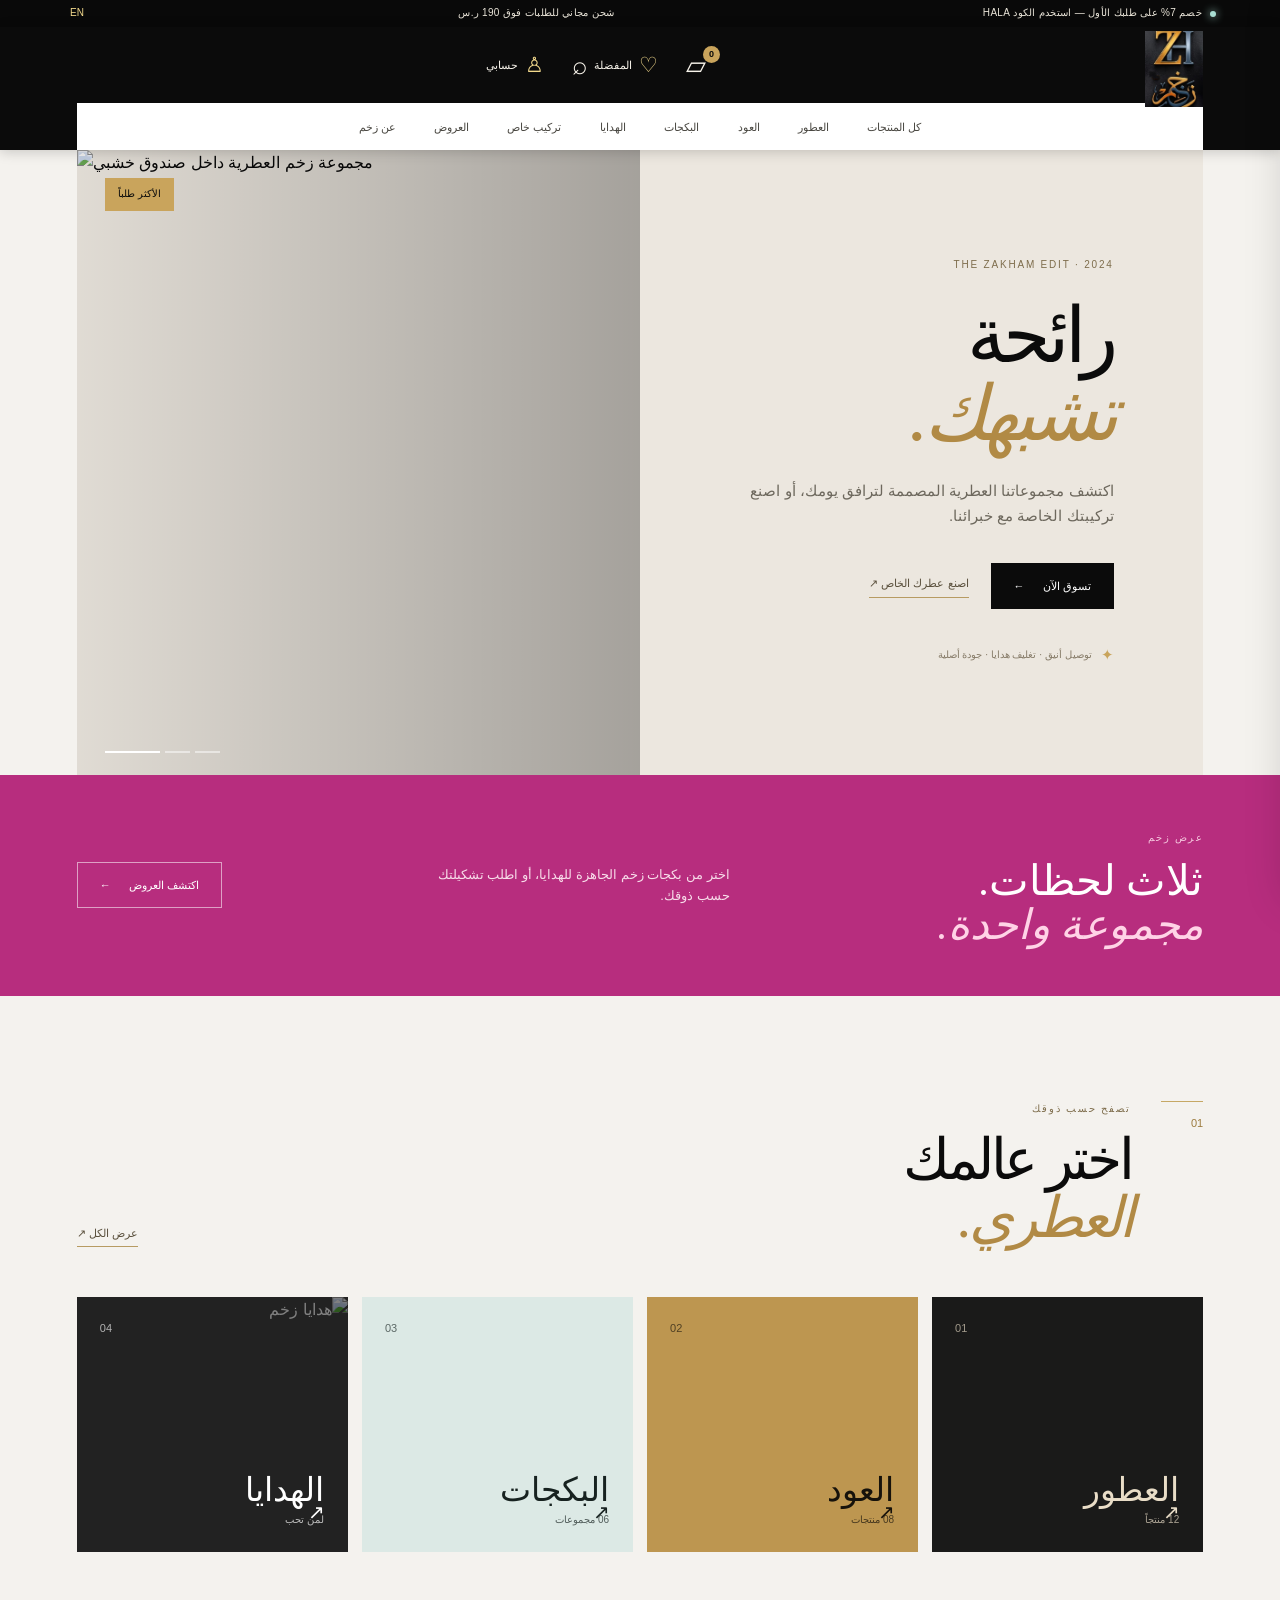
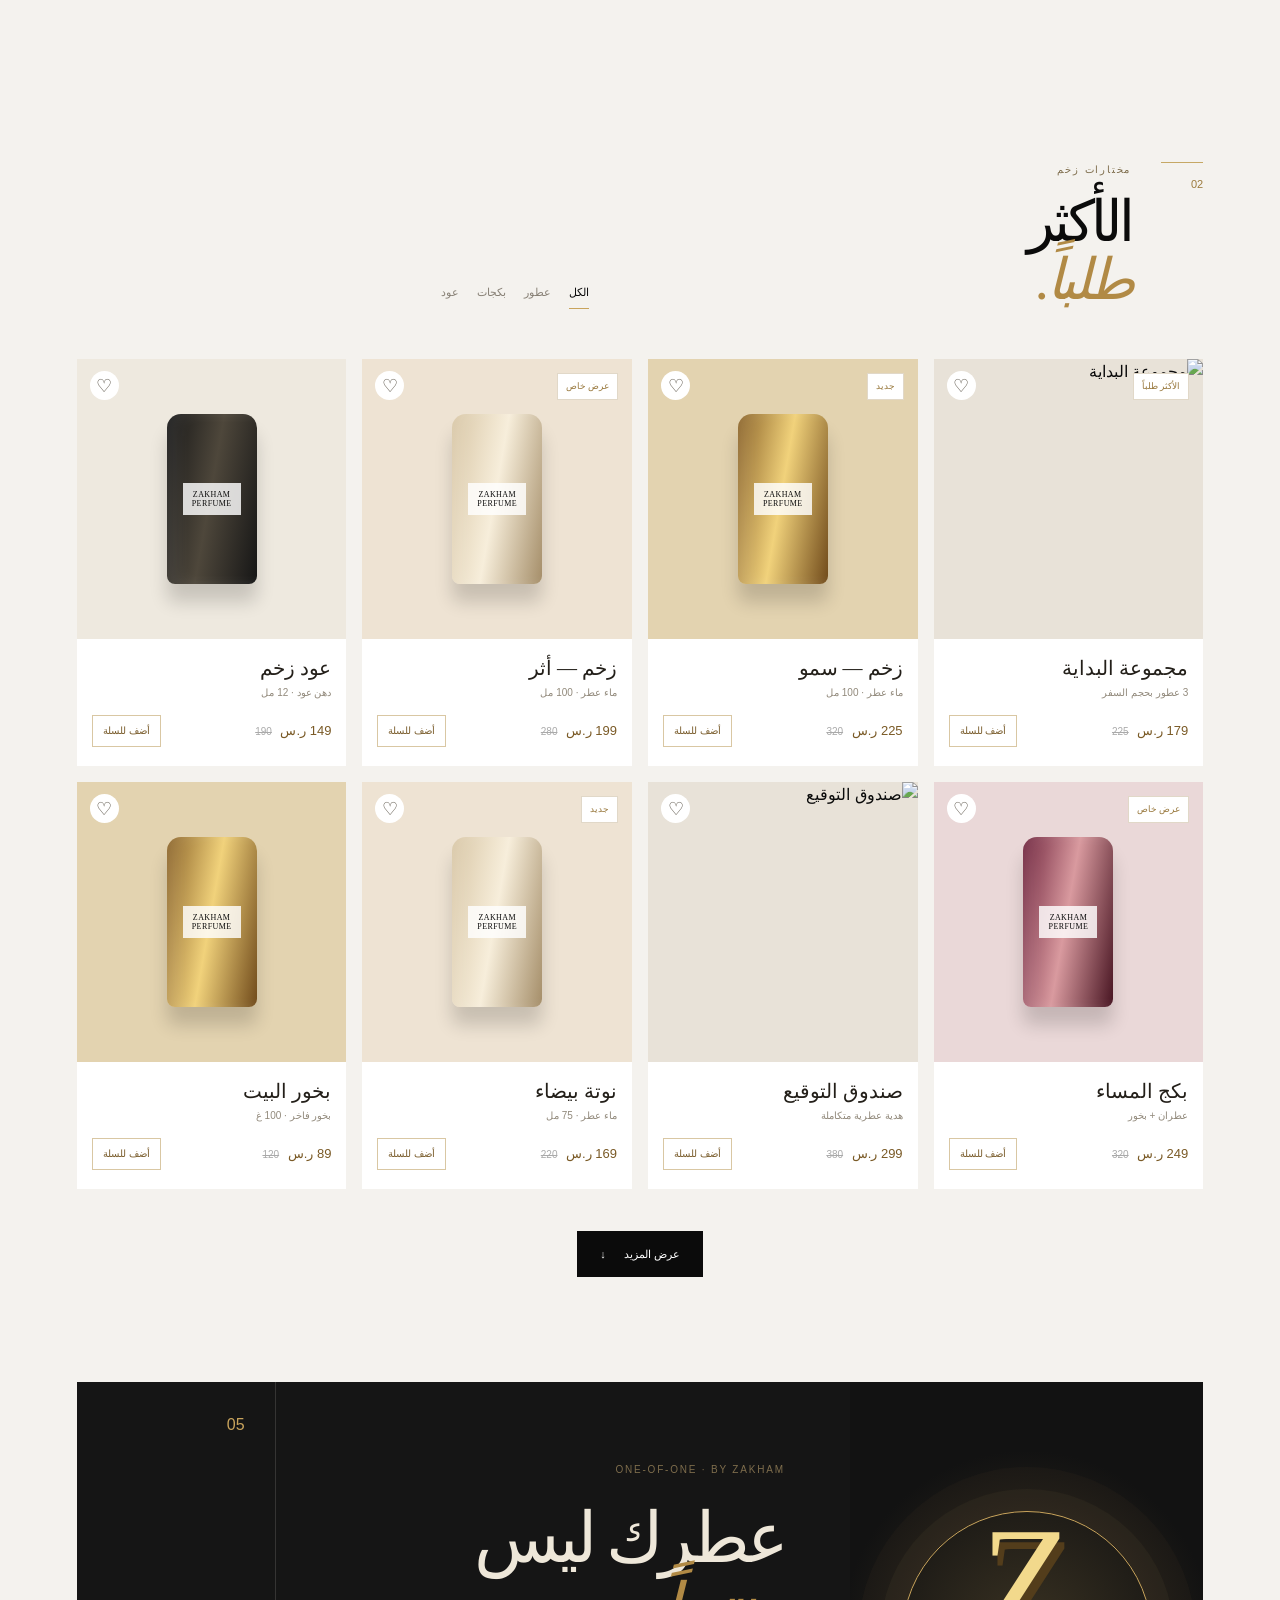
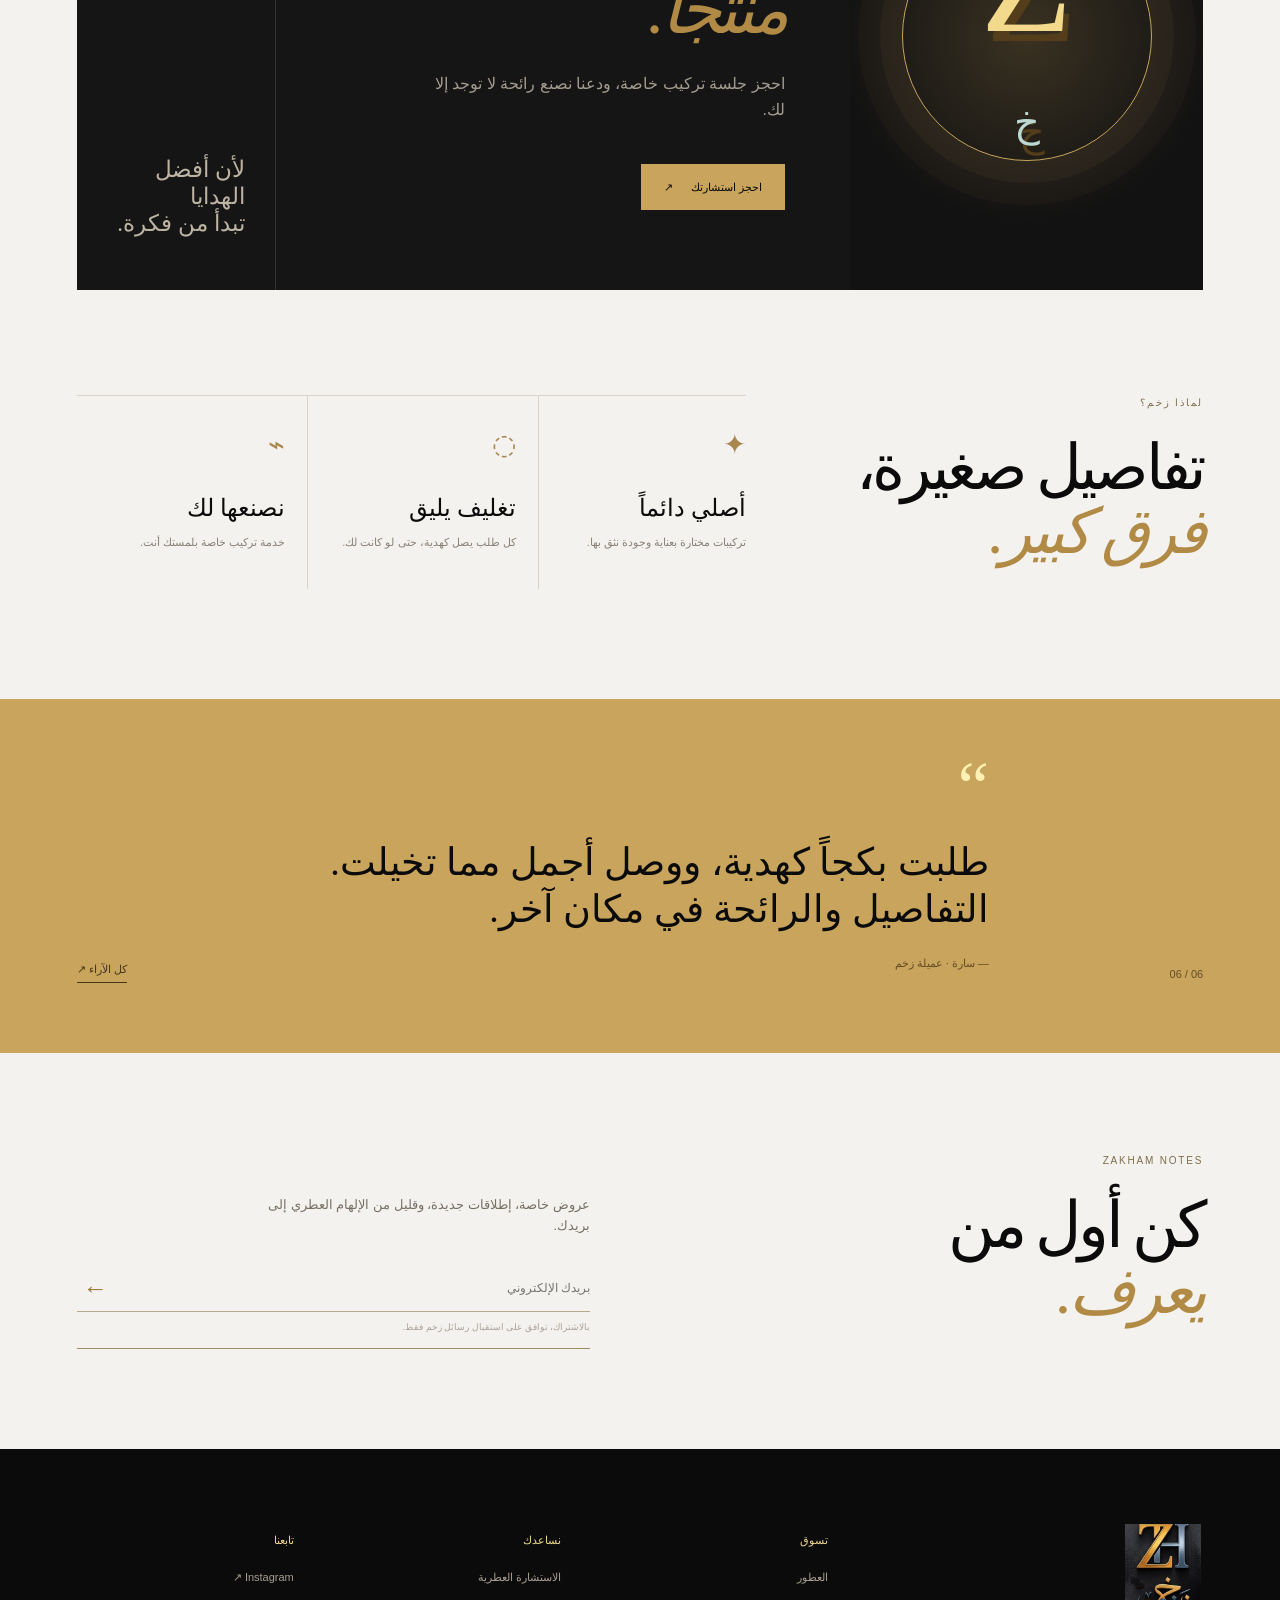
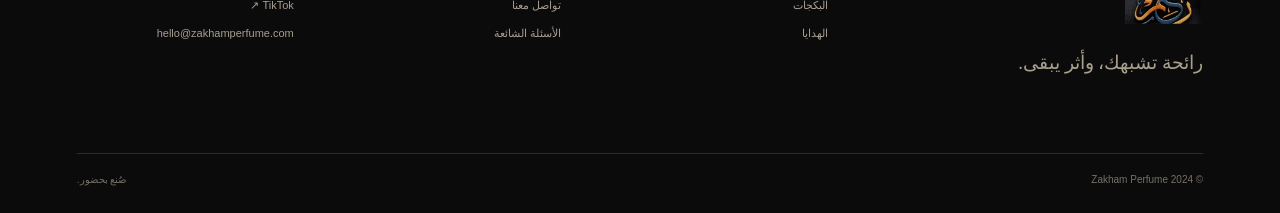
==== public/index.html @ 330fecb3 "Fix static deployment output directory" ====
<!doctype html>
<html lang="ar" dir="rtl">
<head>
  <meta charset="UTF-8" /><meta name="viewport" content="width=device-width, initial-scale=1.0" />
  <meta name="theme-color" content="#0c0c0c" /><meta name="description" content="متجر زخم برفيوم — عطور، هدايا، وتركيبات خاصة." />
  <title>زخم برفيوم | متجر العطور</title><link rel="icon" type="image/svg+xml" href="/logo.svg" /><link rel="stylesheet" href="/styles.css" />
</head>
<body>
  <div class="announcement"><div><span class="pulse"></span><span data-i18n="announcement.welcome">خصم 7% على طلبك الأول — استخدم الكود HALA</span></div><span data-i18n="announcement.shipping">شحن مجاني للطلبات فوق 190 ر.س</span><button data-lang-toggle>EN</button></div>
  <header class="store-header" id="top">
    <div class="header-main container"><div class="header-tools"><button class="icon-btn" data-search-open aria-label="بحث">⌕</button><a class="tool-link" href="#account"><span class="tool-icon">♙</span><span data-i18n="header.account">حسابي</span></a></div><a class="store-logo" href="#top"><img src="/logo.svg" alt="زخم برفيوم" /></a><div class="header-tools"><button class="icon-btn cart-trigger" data-cart-open aria-label="السلة"><span class="cart-icon">▱</span><b class="cart-count">0</b></button><a class="tool-link desktop-only" href="#wishlist"><span class="tool-icon">♡</span><span data-i18n="header.wishlist">المفضلة</span></a></div></div>
    <nav class="category-nav container" aria-label="تصنيفات المتجر"><a href="#products" data-category="all" data-i18n="nav.all">كل المنتجات</a><a href="#products" data-category="perfumes" data-i18n="nav.perfumes">العطور</a><a href="#products" data-category="oud" data-i18n="nav.oud">العود</a><a href="#products" data-category="sets" data-i18n="nav.sets">البكجات</a><a href="#products" data-category="gifts" data-i18n="nav.gifts">الهدايا</a><a href="#services" data-i18n="nav.custom">تركيب خاص</a><a href="#offers" data-i18n="nav.offers">العروض</a><a href="#about" data-i18n="nav.about">عن زخم</a></nav>
  </header>

  <main>
    <section class="store-hero container"><div class="hero-image"><img src="/manus-storage/44522_70a2e3c0.jpg" alt="مجموعة زخم العطرية داخل صندوق خشبي" /><span class="hero-badge" data-i18n="hero.badge">الأكثر طلباً</span><div class="hero-progress"><span class="active"></span><span></span><span></span></div></div><div class="hero-copy"><p class="overline" data-i18n="hero.overline">THE ZAKHAM EDIT · 2024</p><h1 data-i18n="hero.title">رائحة<br /><em>تشبهك.</em></h1><p data-i18n="hero.text">اكتشف مجموعاتنا العطرية المصممة لترافق يومك، أو اصنع تركيبتك الخاصة مع خبرائنا.</p><div class="hero-actions"><a class="btn btn-dark" href="#products" data-i18n="hero.shop">تسوق الآن <span>←</span></a><a class="plain-link" href="#services" data-i18n="hero.custom">اصنع عطرك الخاص <span>↗</span></a></div><div class="hero-note"><span>✦</span><span data-i18n="hero.note">توصيل أنيق · تغليف هدايا · جودة أصلية</span></div></div></section>

    <section class="promo-strip" id="offers"><div class="container promo-inner"><div><span class="promo-tag" data-i18n="promo.tag">عرض زخم</span><h2 data-i18n="promo.title">ثلاث لحظات.<br /><em>مجموعة واحدة.</em></h2></div><p data-i18n="promo.text">اختر من بكجات زخم الجاهزة للهدايا، أو اطلب تشكيلتك حسب ذوقك.</p><a class="btn btn-outline-light" href="#products" data-i18n="promo.cta">اكتشف العروض <span>←</span></a></div></section>

    <section class="category-section container" id="categories"><div class="section-title"><span class="section-index">01</span><div><p class="overline" data-i18n="categories.overline">تصفح حسب ذوقك</p><h2 data-i18n="categories.title">اختر عالمك<br /><em>العطري.</em></h2></div><a class="plain-link" href="#products" data-i18n="categories.all">عرض الكل <span>↗</span></a></div><div class="category-grid"><a class="category-card category-dark" href="#products" data-category="perfumes"><span>01</span><strong data-i18n="categories.perfumes">العطور</strong><small data-i18n="categories.perfumesCount">12 منتجاً</small><b>↗</b></a><a class="category-card category-gold" href="#products" data-category="oud"><span>02</span><strong data-i18n="categories.oud">العود</strong><small data-i18n="categories.oudCount">08 منتجات</small><b>↗</b></a><a class="category-card category-pearl" href="#products" data-category="sets"><span>03</span><strong data-i18n="categories.sets">البكجات</strong><small data-i18n="categories.setsCount">06 مجموعات</small><b>↗</b></a><a class="category-card category-photo" href="#products" data-category="gifts"><img src="/manus-storage/44522_70a2e3c0.jpg" alt="هدايا زخم" /><span>04</span><strong data-i18n="categories.gifts">الهدايا</strong><small data-i18n="categories.giftsCount">لمن تحب</small><b>↗</b></a></div></section>

    <section class="products-section container" id="products"><div class="section-title"><span class="section-index">02</span><div><p class="overline" data-i18n="products.overline">مختارات زخم</p><h2 data-i18n="products.title">الأكثر<br /><em>طلباً.</em></h2></div><div class="filter-tabs"><button class="active" data-category="all" data-i18n="filter.all">الكل</button><button data-category="perfumes" data-i18n="filter.perfumes">عطور</button><button data-category="sets" data-i18n="filter.sets">بكجات</button><button data-category="oud" data-i18n="filter.oud">عود</button></div></div><div class="product-grid" id="product-grid"></div><div class="center-action"><button class="btn btn-dark" data-load-more data-i18n="products.more">عرض المزيد <span>↓</span></button></div></section>

    <section class="service-banner container" id="services"><div class="service-art"><div class="art-ring"></div><div class="art-monogram">Z<br /><small>خ</small></div></div><div class="service-content"><p class="overline" data-i18n="service.overline">ONE-OF-ONE · BY ZAKHAM</p><h2 data-i18n="service.title">عطرك ليس<br /><em>منتجاً.</em></h2><p data-i18n="service.text">احجز جلسة تركيب خاصة، ودعنا نصنع رائحة لا توجد إلا لك.</p><a class="btn btn-gold" href="#consult" data-i18n="service.cta">احجز استشارتك <span>↗</span></a></div><div class="service-side"><span>05</span><p data-i18n="service.side">لأن أفضل الهدايا<br />تبدأ من فكرة.</p></div></section>

    <section class="trust-section container" id="about"><div class="trust-copy"><p class="overline" data-i18n="trust.overline">لماذا زخم؟</p><h2 data-i18n="trust.title">تفاصيل صغيرة،<br /><em>فرق كبير.</em></h2></div><div class="trust-items"><div><span>✦</span><h3 data-i18n="trust.one.title">أصلي دائماً</h3><p data-i18n="trust.one.text">تركيبات مختارة بعناية وجودة نثق بها.</p></div><div><span>◌</span><h3 data-i18n="trust.two.title">تغليف يليق</h3><p data-i18n="trust.two.text">كل طلب يصل كهدية، حتى لو كانت لك.</p></div><div><span>⌁</span><h3 data-i18n="trust.three.title">نصنعها لك</h3><p data-i18n="trust.three.text">خدمة تركيب خاصة بلمستك أنت.</p></div></div></section>

    <section class="reviews-section"><div class="container review-layout"><div class="review-number">06 / 06</div><div><span class="quote-mark">“</span><blockquote data-i18n="review.quote">طلبت بكجاً كهدية، ووصل أجمل مما تخيلت. التفاصيل والرائحة في مكان آخر.</blockquote><p class="review-author" data-i18n="review.author">— سارة · عميلة زخم</p></div><a class="plain-link" href="#contact" data-i18n="review.more">كل الآراء <span>↗</span></a></div></section>

    <section class="newsletter container" id="contact"><div><p class="overline" data-i18n="newsletter.overline">ZAKHAM NOTES</p><h2 data-i18n="newsletter.title">كن أول من<br /><em>يعرف.</em></h2></div><div><p data-i18n="newsletter.text">عروض خاصة، إطلاقات جديدة، وقليل من الإلهام العطري إلى بريدك.</p><form data-newsletter><input type="email" required placeholder="بريدك الإلكتروني" /><button type="submit" aria-label="اشتراك">←</button></form><small data-i18n="newsletter.note">بالاشتراك، توافق على استقبال رسائل زخم فقط.</small></div></section>
  </main>

  <footer class="store-footer"><div class="container footer-grid"><div class="footer-brand"><img src="/logo.svg" alt="زخم برفيوم" /><p data-i18n="footer.tagline">رائحة تشبهك، وأثر يبقى.</p></div><div><h4 data-i18n="footer.shop">تسوق</h4><a href="#products" data-category="perfumes" data-i18n="nav.perfumes">العطور</a><a href="#products" data-category="sets" data-i18n="nav.sets">البكجات</a><a href="#products" data-category="gifts" data-i18n="nav.gifts">الهدايا</a></div><div><h4 data-i18n="footer.help">نساعدك</h4><a href="#services" data-i18n="footer.consult">الاستشارة العطرية</a><a href="#contact" data-i18n="footer.contact">تواصل معنا</a><a href="#faq" data-i18n="footer.faq">الأسئلة الشائعة</a></div><div><h4 data-i18n="footer.follow">تابعنا</h4><a href="#instagram">Instagram ↗</a><a href="#tiktok">TikTok ↗</a><a href="mailto:hello@zakhamperfume.com">hello@zakhamperfume.com</a></div></div><div class="container footer-bottom"><span>© 2024 Zakham Perfume</span><span data-i18n="footer.bottom">صُنع بحضور.</span></div></footer>

  <aside class="cart-drawer" aria-hidden="true" data-cart-drawer><div class="drawer-head"><h2 data-i18n="cart.title">سلة التسوق</h2><button data-cart-close>×</button></div><div class="cart-items" data-cart-items><div class="empty-cart"><span>▱</span><p data-i18n="cart.empty">سلتك فارغة حالياً.</p><a href="#products" data-cart-close data-i18n="cart.shop">استكشف المنتجات</a></div></div><div class="cart-summary"><div><span data-i18n="cart.total">الإجمالي</span><strong data-cart-total>0 ر.س</strong></div><button class="btn btn-gold" data-checkout data-i18n="cart.checkout">متابعة الطلب <span>←</span></button><small data-i18n="cart.note">الدفع غير مفعّل في هذه النسخة التجريبية.</small></div></aside><div class="drawer-overlay" data-cart-close></div><div class="search-modal" data-search-modal><div class="search-inner"><button data-search-close>×</button><p class="overline" data-i18n="search.overline">ابحث في زخم</p><input data-search-input type="search" placeholder="عن ماذا تبحث؟" /><div data-search-results></div></div></div><div class="toast" role="status" aria-live="polite" hidden></div>
  <script src="/script.js"></script>
</body></html>
---- styles.css ----
:root{--ink:#0b0b0b;--ink-2:#151515;--cream:#f5f0e5;--muted:#9d978c;--gold:#c9a45c;--gold-light:#f2d98c;--line:rgba(245,240,229,.14);--pink:#b72d7e;--pearl:#d9e9e5;--serif:Georgia,'Times New Roman',serif;--sans:Tahoma,Arial,sans-serif}*{box-sizing:border-box}html{scroll-behavior:smooth}body{margin:0;background:#f4f2ee;color:var(--ink);font-family:var(--sans);line-height:1.65}.container{width:min(1320px,88vw);margin-inline:auto}.announcement{min-height:31px;background:var(--ink);color:#e9e4d8;display:flex;justify-content:space-between;align-items:center;padding:0 5vw;font-size:10px;letter-spacing:.03em}.announcement>div{display:flex;gap:8px;align-items:center}.announcement button{border:0;background:none;color:var(--gold-light);font:inherit;cursor:pointer}.pulse{width:6px;height:6px;background:#a9ded3;border-radius:50%;box-shadow:0 0 9px #a9ded3}.store-header{position:sticky;top:0;z-index:30;background:rgba(255,255,255,.96);box-shadow:0 2px 15px rgba(0,0,0,.07);backdrop-filter:blur(14px)}.header-main{height:104px;display:grid;grid-template-columns:1fr 220px 1fr;align-items:center}.store-logo{justify-self:center;width:82px;height:96px;display:grid;place-items:center;transition:transform .25s ease}.store-logo:hover{transform:translateY(-2px)}.store-logo img{height:100%;width:auto;max-width:100%;object-fit:contain}.header-tools{display:flex;align-items:center;gap:22px}.header-tools:last-child{justify-content:flex-end}.icon-btn{border:0;background:none;cursor:pointer;font-size:26px;line-height:1;position:relative;color:var(--ink)}.tool-link{display:flex;gap:7px;align-items:center;text-decoration:none;color:var(--ink);font-size:11px}.tool-icon{font-size:21px;color:#75613e}.cart-count{position:absolute;top:-5px;right:-8px;background:var(--gold);color:var(--ink);border-radius:50%;min-width:17px;height:17px;font-size:9px;display:grid;place-items:center}.category-nav{height:45px;border-top:1px solid #ece9e3;display:flex;align-items:center;justify-content:center;gap:clamp(18px,3vw,44px);overflow:auto;white-space:nowrap}.category-nav a{color:#4a4842;text-decoration:none;font-size:11px;position:relative;padding:13px 0}.category-nav a:after{content:"";position:absolute;bottom:4px;right:0;width:0;height:2px;background:var(--gold);transition:.2s}.category-nav a:hover:after,.category-nav a.active:after{width:100%}.store-hero{min-height:625px;background:#ece7df;display:grid;grid-template-columns:1fr 1fr;direction:ltr}.hero-image{position:relative;min-height:625px;overflow:hidden}.hero-image img{width:100%;height:100%;object-fit:cover;filter:saturate(.7) contrast(1.02)}.hero-image:after{content:"";position:absolute;inset:0;background:linear-gradient(90deg,rgba(0,0,0,.05),rgba(0,0,0,.3))}.hero-badge{position:absolute;z-index:2;top:28px;left:28px;background:var(--gold);padding:8px 13px;font-size:10px}.hero-progress{position:absolute;z-index:3;bottom:22px;left:28px;display:flex;gap:5px}.hero-progress span{display:block;width:25px;height:2px;background:rgba(255,255,255,.5)}.hero-progress span.active{background:#fff;width:55px}.hero-copy{direction:rtl;padding:100px clamp(35px,7vw,110px);display:flex;flex-direction:column;justify-content:center}.overline{font-size:10px;letter-spacing:.18em;color:#7e6d4c;margin:0 0 24px;text-transform:uppercase}.hero-copy h1,.section-title h2,.service-content h2,.trust-copy h2,.newsletter h2{font:400 clamp(57px,6vw,92px)/1.02 var(--serif);letter-spacing:-.06em;margin:0 0 25px}.hero-copy h1 em,.section-title h2 em,.service-content h2 em,.trust-copy h2 em,.newsletter h2 em{color:#b18a45;font-style:italic}.hero-copy>p:not(.overline){font-size:15px;color:#6d685d;max-width:410px;margin:0}.hero-actions{display:flex;align-items:center;gap:22px;margin-top:34px}.btn{border:1px solid transparent;padding:13px 22px;display:inline-flex;justify-content:center;align-items:center;gap:18px;text-decoration:none;font:inherit;font-size:11px;cursor:pointer;transition:.25s ease}.btn-dark{background:var(--ink);color:#fff}.btn-dark:hover{background:#312b20;transform:translateY(-2px)}.btn-gold{background:var(--gold);color:var(--ink)}.btn-gold:hover{background:var(--gold-light)}.btn-outline-light{color:#fff;border-color:rgba(255,255,255,.55)}.btn-outline-light:hover{background:#fff;color:var(--pink)}.plain-link{color:#5b513e;text-decoration:none;border-bottom:1px solid #b79b62;font-size:11px;padding-bottom:4px}.hero-note{font-size:10px;color:#877c69;margin-top:34px;display:flex;gap:9px;align-items:center}.hero-note span:first-child{color:var(--gold);font-size:15px}.promo-strip{background:var(--pink);color:#fff;margin:0;padding:48px 0}.promo-inner{display:flex;align-items:center;justify-content:space-between;gap:25px}.promo-tag{font-size:10px;letter-spacing:.15em;color:#f5c7de}.promo-strip h2{font:400 42px/1.05 var(--serif);margin:10px 0 0}.promo-strip h2 em{color:#ffd3e6;font-style:italic}.promo-strip p{font-size:13px;max-width:300px;color:#f7dce9}.category-section,.products-section{padding:105px 0}.section-title{display:flex;justify-content:space-between;align-items:flex-end;gap:30px;margin-bottom:50px}.section-index{font-size:11px;color:#9c7b3e;align-self:flex-start;border-top:1px solid #c6a865;padding-top:12px;min-width:42px}.section-title>div{flex:1}.section-title h2{font-size:57px;color:var(--ink);margin:0}.section-title .overline{margin-bottom:14px}.category-grid{display:grid;grid-template-columns:repeat(4,1fr);gap:14px}.category-card{min-height:255px;padding:24px;position:relative;overflow:hidden;text-decoration:none;display:flex;flex-direction:column;justify-content:flex-end}.category-card span{position:absolute;top:22px;left:23px;font-size:11px;opacity:.65}.category-card strong{font:33px var(--serif);font-weight:400}.category-card small{font-size:10px;opacity:.7;margin-top:3px}.category-card b{position:absolute;bottom:23px;right:23px;font-size:20px;font-weight:400}.category-dark{background:#1a1a19;color:#e9ddc7}.category-gold{background:#bd9650;color:#16120b}.category-pearl{background:#dce9e5;color:#172220}.category-photo{color:#fff;background:#222}.category-photo img{position:absolute;inset:0;width:100%;height:100%;object-fit:cover;filter:brightness(.5);transition:.5s}.category-photo:hover img{transform:scale(1.06)}.category-photo>*:not(img){z-index:1}.filter-tabs{display:flex;gap:18px;align-items:center}.filter-tabs button{border:0;background:none;color:#888176;font:inherit;font-size:11px;padding:7px 0;cursor:pointer;border-bottom:1px solid transparent}.filter-tabs button.active,.filter-tabs button:hover{color:var(--ink);border-color:var(--gold)}.product-grid{display:grid;grid-template-columns:repeat(4,1fr);gap:16px}.product-card{background:#fff;min-width:0;position:relative;transition:transform .25s,box-shadow .25s}.product-card:hover{transform:translateY(-5px);box-shadow:0 16px 28px rgba(25,20,10,.1)}.product-media{height:280px;background:#eee9df;position:relative;overflow:hidden;display:grid;place-items:center}.product-media.photo{background:#e8e2d8}.product-media.photo img{width:100%;height:100%;object-fit:cover;filter:saturate(.75)}.product-media:not(.photo):before{content:"";position:absolute;width:90px;height:170px;border-radius:14px 14px 8px 8px;background:linear-gradient(100deg,#171717,#4e473b 48%,#161616);box-shadow:inset 12px 0 13px rgba(255,255,255,.08),0 18px 18px rgba(0,0,0,.16)}.product-media.cream{background:#eee3d3}.product-media.cream:before{background:linear-gradient(100deg,#d8c6a5,#f7eedb 48%,#a58e69)}.product-media.gold{background:#e3d3b0}.product-media.gold:before{background:linear-gradient(100deg,#8a6228,#f1d27b 48%,#714b1b)}.product-media.rose{background:#ead8d8}.product-media.rose:before{background:linear-gradient(100deg,#6f243d,#d99a9f 48%,#481522)}.product-label{position:absolute;bottom:50%;transform:translateY(50%);z-index:1;background:rgba(255,255,255,.82);padding:7px 4px;width:58px;text-align:center;font:8px Georgia;letter-spacing:.05em}.product-badge{position:absolute;top:14px;right:14px;background:#fff;border:1px solid #e1d8c8;padding:5px 8px;font-size:9px;color:#99793e;z-index:2}.wish-btn{position:absolute;top:12px;left:13px;border:0;background:#fff;border-radius:50%;width:29px;height:29px;cursor:pointer;font-size:18px;z-index:3;color:#564f43}.product-info{padding:17px 15px 19px}.product-info h3{font:20px var(--serif);font-weight:400;margin:0 0 5px;color:#231f19}.product-info p{color:#928a7c;font-size:10px;margin:0 0 13px}.price-row{display:flex;align-items:center;justify-content:space-between}.price{font-size:13px;color:#7a5a26}.old-price{text-decoration:line-through;color:#aaa;font-size:10px;margin-right:5px}.add-btn{border:1px solid #d9c7a3;background:#fff;color:#7b5e2e;padding:7px 10px;font:inherit;font-size:10px;cursor:pointer}.add-btn:hover{background:var(--gold);color:var(--ink)}.center-action{text-align:center;margin-top:42px}.service-banner{background:#151515;color:#eee7d9;display:grid;grid-template-columns:.8fr 1.3fr .45fr;min-height:450px;margin-bottom:105px}.service-art{position:relative;overflow:hidden;background:radial-gradient(circle at center,#3a3222,#121212 60%);display:grid;place-items:center}.art-ring{width:250px;height:250px;border-radius:50%;border:1px solid var(--gold);box-shadow:0 0 0 22px rgba(200,164,95,.05),0 0 0 44px rgba(200,164,95,.03)}.art-monogram{position:absolute;text-align:center;font:150px/.7 var(--serif);color:var(--gold-light);text-shadow:5px 10px 0 #533d1b}.art-monogram small{font:40px var(--sans);color:#bbd8d1}.service-content{padding:80px 65px}.service-content h2{font-size:70px;color:#eee7d9}.service-content p:not(.overline){color:#a29b8e;max-width:360px}.service-content .btn{margin-top:25px}.service-side{border-right:1px solid var(--line);padding:30px;display:flex;flex-direction:column;justify-content:space-between}.service-side span{color:var(--gold)}.service-side p{font:23px var(--serif);color:#bcb3a2}.trust-section{display:grid;grid-template-columns:.8fr 1.5fr;gap:100px;padding-bottom:110px}.trust-copy h2{font-size:63px}.trust-items{border-top:1px solid #d8d2c8;display:grid;grid-template-columns:repeat(3,1fr);gap:22px}.trust-items>div{padding-top:26px;border-left:1px solid #d8d2c8;padding-left:22px}.trust-items>div:last-child{border-left:0}.trust-items span{font-size:28px;color:#a8874e}.trust-items h3{font:24px var(--serif);font-weight:400;margin:25px 0 7px}.trust-items p{font-size:11px;color:#898277}.reviews-section{background:var(--gold);padding:70px 0}.review-layout{display:grid;grid-template-columns:.25fr 1fr .25fr;align-items:end;gap:40px}.review-number{font-size:11px;color:#644d23}.quote-mark{font:70px var(--serif);color:#fff0b3;line-height:.5}.review-layout blockquote{font:38px/1.25 var(--serif);max-width:740px;margin:20px 0}.review-author{font-size:11px;color:#644d23}.review-layout>.plain-link{justify-self:end;color:#463618;border-color:#463618}.newsletter{padding:100px 0;display:grid;grid-template-columns:1fr 1fr;gap:100px;align-items:end}.newsletter h2{font-size:64px}.newsletter>div:last-child{border-bottom:1px solid #9d8b68;padding-bottom:10px}.newsletter>div:last-child>p{color:#777165;font-size:13px;max-width:340px}.newsletter form{display:flex;border-bottom:1px solid #b7a98f;margin-top:30px}.newsletter input{flex:1;border:0;background:transparent;padding:12px 0;font:inherit;font-size:12px;outline:0}.newsletter form button{border:0;background:none;color:#9a7944;font-size:25px;cursor:pointer}.newsletter small{font-size:9px;color:#aaa196}.store-footer{background:var(--ink);color:#e4dccd;padding:75px 0 24px}.footer-grid{display:grid;grid-template-columns:1.5fr repeat(3,1fr);gap:50px}.footer-brand img{width:80px;height:100px;object-fit:contain}.footer-brand p{font:19px var(--serif);color:#a99f8d}.footer-grid h4{font-size:11px;color:var(--gold-light);font-weight:400;margin:7px 0 19px}.footer-grid a{display:block;color:#a79e90;text-decoration:none;font-size:11px;margin:10px 0}.footer-grid a:hover{color:var(--gold-light)}.footer-bottom{border-top:1px solid var(--line);margin-top:60px;padding-top:18px;display:flex;justify-content:space-between;color:#777168;font-size:10px}.cart-drawer{position:fixed;z-index:60;top:0;right:0;height:100vh;width:min(430px,92vw);background:#fff;transform:translateX(105%);transition:transform .35s ease;display:flex;flex-direction:column;box-shadow:-15px 0 40px rgba(0,0,0,.18)}.cart-drawer.open{transform:none}.drawer-overlay{position:fixed;inset:0;background:rgba(0,0,0,.44);z-index:50;opacity:0;pointer-events:none;transition:.3s}.drawer-overlay.open{opacity:1;pointer-events:auto}.drawer-head{display:flex;align-items:center;justify-content:space-between;padding:27px 25px;border-bottom:1px solid #e9e4dc}.drawer-head h2{font:28px var(--serif);margin:0}.drawer-head button,.search-inner>button{border:0;background:none;font-size:27px;cursor:pointer;color:#6b6256}.cart-items{padding:20px 25px;flex:1;overflow:auto}.empty-cart{text-align:center;padding:90px 0;color:#aaa19a}.empty-cart span{font-size:45px;color:#c2a26c}.empty-cart p{font:23px var(--serif);color:#514a40}.empty-cart a{color:#95723c;font-size:11px}.cart-item{display:grid;grid-template-columns:58px 1fr auto;gap:12px;align-items:center;margin-bottom:20px}.cart-item-thumb{width:58px;height:66px;background:#e8dfd0;display:grid;place-items:center;color:#80643c;font:14px Georgia}.cart-item h4{font:16px var(--serif);font-weight:400;margin:0}.cart-item small{color:#999;font-size:10px}.cart-item button{border:0;background:none;color:#a76f58;cursor:pointer}.cart-summary{border-top:1px solid #e9e4dc;padding:23px 25px}.cart-summary>div{display:flex;justify-content:space-between;margin-bottom:20px;font-size:12px}.cart-summary strong{font-size:15px;color:#8b692e}.cart-summary .btn{width:100%}.cart-summary small{display:block;text-align:center;color:#aaa;margin-top:12px;font-size:9px}.search-modal{position:fixed;inset:0;background:rgba(10,10,10,.86);z-index:70;opacity:0;visibility:hidden;transition:.25s}.search-modal.open{opacity:1;visibility:visible}.search-inner{width:min(720px,88vw);margin:17vh auto;color:#fff;position:relative}.search-inner>button{position:absolute;left:0;top:-10px;color:#fff}.search-inner .overline{color:var(--gold-light)}.search-inner input{width:100%;border:0;border-bottom:1px solid rgba(255,255,255,.45);background:transparent;padding:18px 0;color:#fff;font:30px var(--serif);outline:0}.search-result{display:flex;justify-content:space-between;padding:15px 0;border-bottom:1px solid rgba(255,255,255,.13);color:#ddd;font-size:13px}.toast{position:fixed;z-index:100;bottom:25px;left:50%;transform:translateX(-50%);background:#fff;color:#1a1712;padding:13px 20px;box-shadow:0 10px 25px rgba(0,0,0,.2);font-size:11px}.toast[hidden]{display:none}@media(max-width:900px){.container{width:90vw}.header-main{height:92px;grid-template-columns:1fr 110px 1fr}.store-logo{width:65px;height:82px}.desktop-only{display:none}.category-nav{justify-content:flex-start;gap:25px}.store-hero{grid-template-columns:1fr;display:flex;flex-direction:column-reverse}.hero-image{min-height:430px}.hero-copy{padding:70px 8vw}.promo-inner{flex-wrap:wrap}.category-grid{grid-template-columns:repeat(2,1fr)}.product-grid{grid-template-columns:repeat(2,1fr)}.service-banner{grid-template-columns:1fr;}.service-art{min-height:260px}.service-side{display:none}.service-content{padding:60px 8vw}.trust-section,.newsletter{grid-template-columns:1fr;gap:40px}.review-layout{grid-template-columns:1fr;gap:12px}.review-layout>.plain-link{justify-self:start}.footer-grid{grid-template-columns:1.5fr 1fr 1fr}.footer-grid>div:last-child{grid-column:2}.newsletter{padding:75px 0}}@media(max-width:560px){.announcement{font-size:9px;padding:0 4vw;gap:10px}.announcement>span{display:none}.header-main{grid-template-columns:1fr 75px 1fr}.header-tools{gap:12px}.tool-link{font-size:0}.tool-icon{font-size:22px}.store-logo{width:55px;height:76px}.category-nav{height:42px}.category-nav a{font-size:10px}.hero-image{min-height:350px}.hero-copy{padding:57px 7vw}.hero-copy h1{font-size:65px}.hero-actions{gap:12px;flex-wrap:wrap}.promo-inner{display:block}.promo-inner .btn{margin-top:20px}.category-section,.products-section{padding:75px 0}.section-title{align-items:flex-start;flex-wrap:wrap}.section-title h2{font-size:48px}.section-title .plain-link{margin-right:auto}.category-grid{gap:8px}.category-card{min-height:180px;padding:17px}.category-card strong{font-size:25px}.category-card span{top:14px;left:15px}.category-card b{bottom:15px;right:15px}.filter-tabs{width:100%;justify-content:space-between}.product-grid{gap:9px}.product-media{height:205px}.product-info{padding:12px 9px}.product-info h3{font-size:17px}.price-row{display:block}.add-btn{margin-top:9px;width:100%}.service-content h2{font-size:55px}.service-art{min-height:220px}.trust-items{grid-template-columns:1fr;gap:0}.trust-items>div{border-left:0;border-bottom:1px solid #d8d2c8;padding:20px 0}.trust-items>div:last-child{border-bottom:0}.review-layout blockquote{font-size:28px}.footer-grid{grid-template-columns:1fr 1fr;gap:30px}.footer-brand{grid-column:1/-1}.footer-grid>div:last-child{grid-column:auto}.footer-bottom{flex-direction:column;gap:9px}.newsletter h2{font-size:55px}}

/* Deraah-inspired storefront header layout: dark utility/header row + light category row */
.announcement{min-height:27px;background:#090909}
.store-header{background:#0b0b0b;color:#fff;box-shadow:0 2px 12px rgba(0,0,0,.18)}
.header-main{height:76px;grid-template-columns:1fr 1fr 92px;grid-template-areas:'tools-left tools-right brand';padding-inline:0}
.header-main>.header-tools:first-child{grid-area:tools-left;justify-content:flex-start}
.header-main>.store-logo{grid-area:brand;justify-self:end;width:58px;height:68px;margin-inline-end:0}
.header-main>.header-tools:last-child{grid-area:tools-right;justify-content:flex-end}
.store-header .icon-btn,.store-header .tool-link{color:#f8f4eb}
.store-header .tool-icon{color:var(--gold-light)}
.store-header .cart-count{background:var(--gold);color:var(--ink)}
.category-nav{height:47px;background:#fff;border-top:1px solid rgba(255,255,255,.12);color:var(--ink)}
.category-nav a{color:#4a4842}
@media(max-width:900px){.header-main{height:70px;grid-template-columns:1fr 1fr 72px}.header-main>.store-logo{width:52px;height:62px}.category-nav{height:43px}}
@media(max-width:560px){.announcement{min-height:25px}.header-main{height:67px;grid-template-columns:1fr 1fr 64px}.header-main>.store-logo{width:46px;height:57px}.category-nav{height:41px}}
/* Keep the physical storefront order LTR while preserving Arabic text direction inside tools. */
.header-main{direction:ltr}
.header-main>.header-tools{direction:rtl}
.category-nav{direction:rtl}
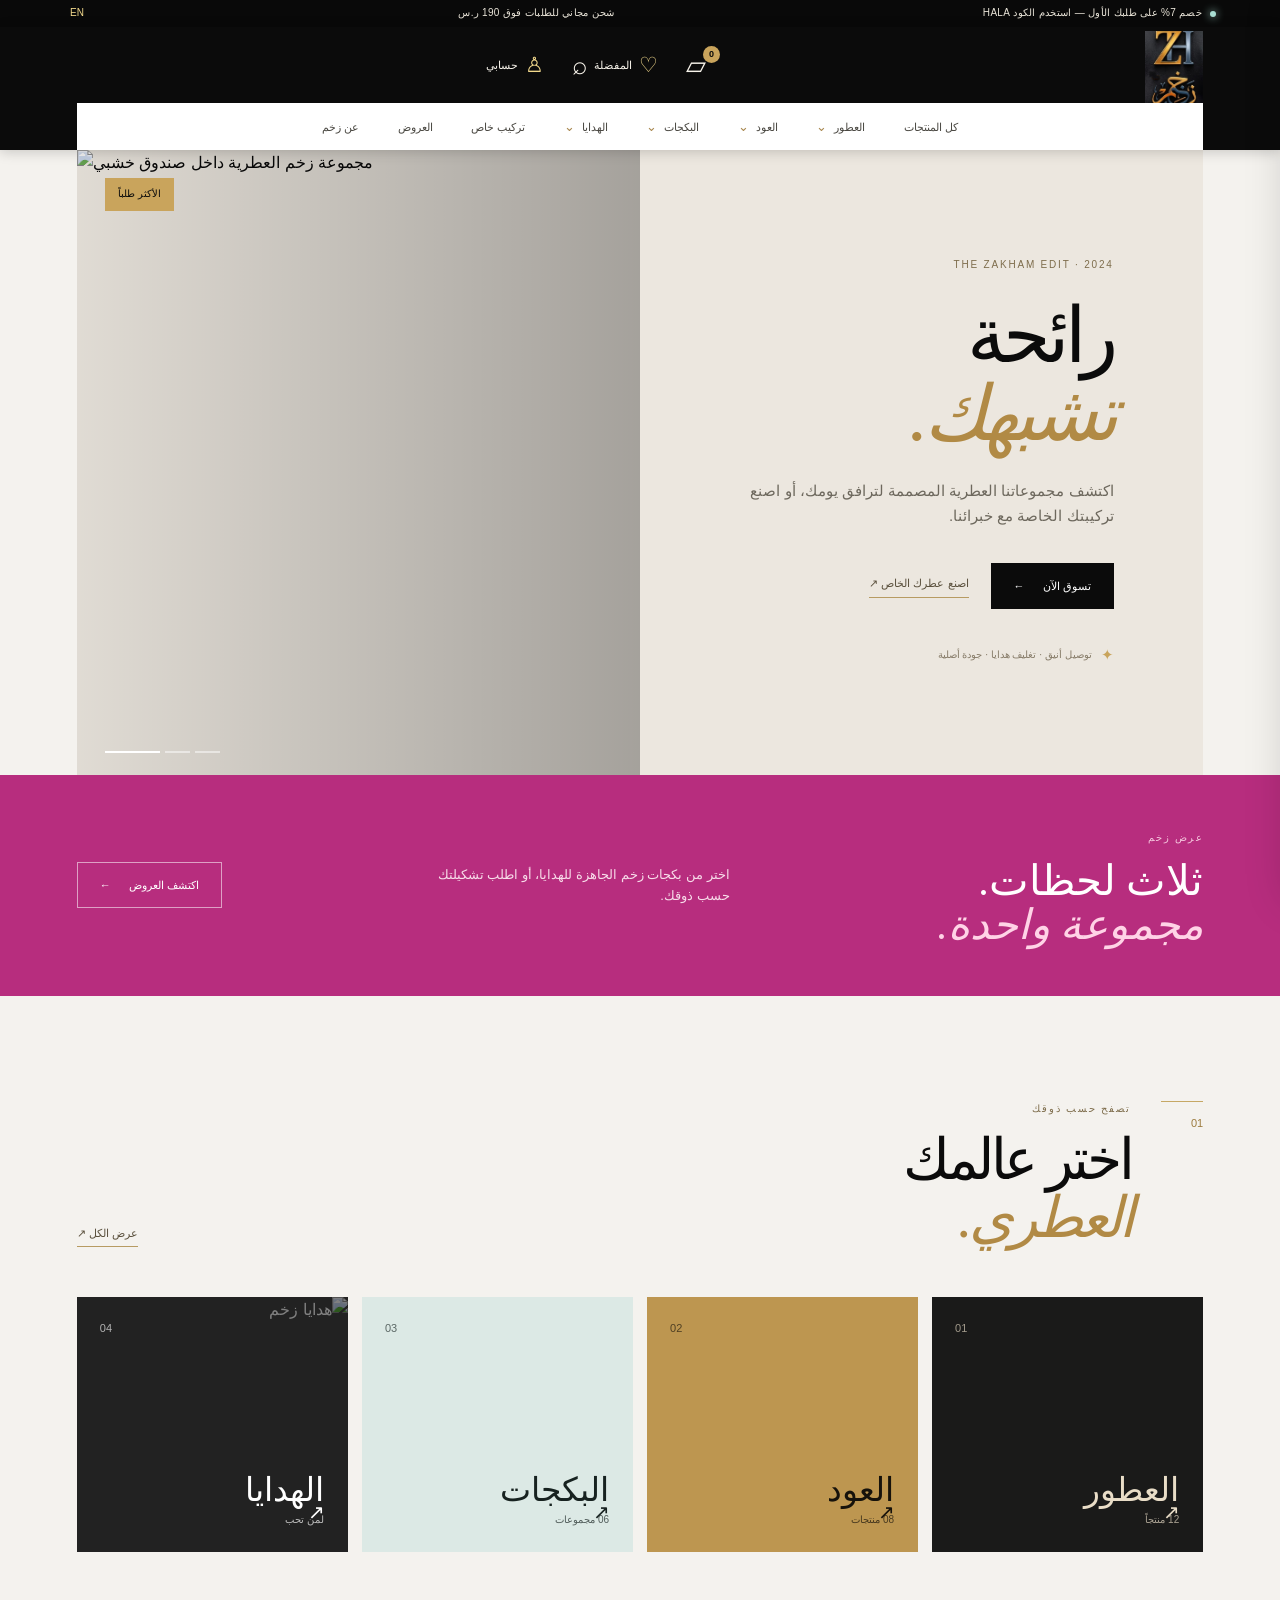
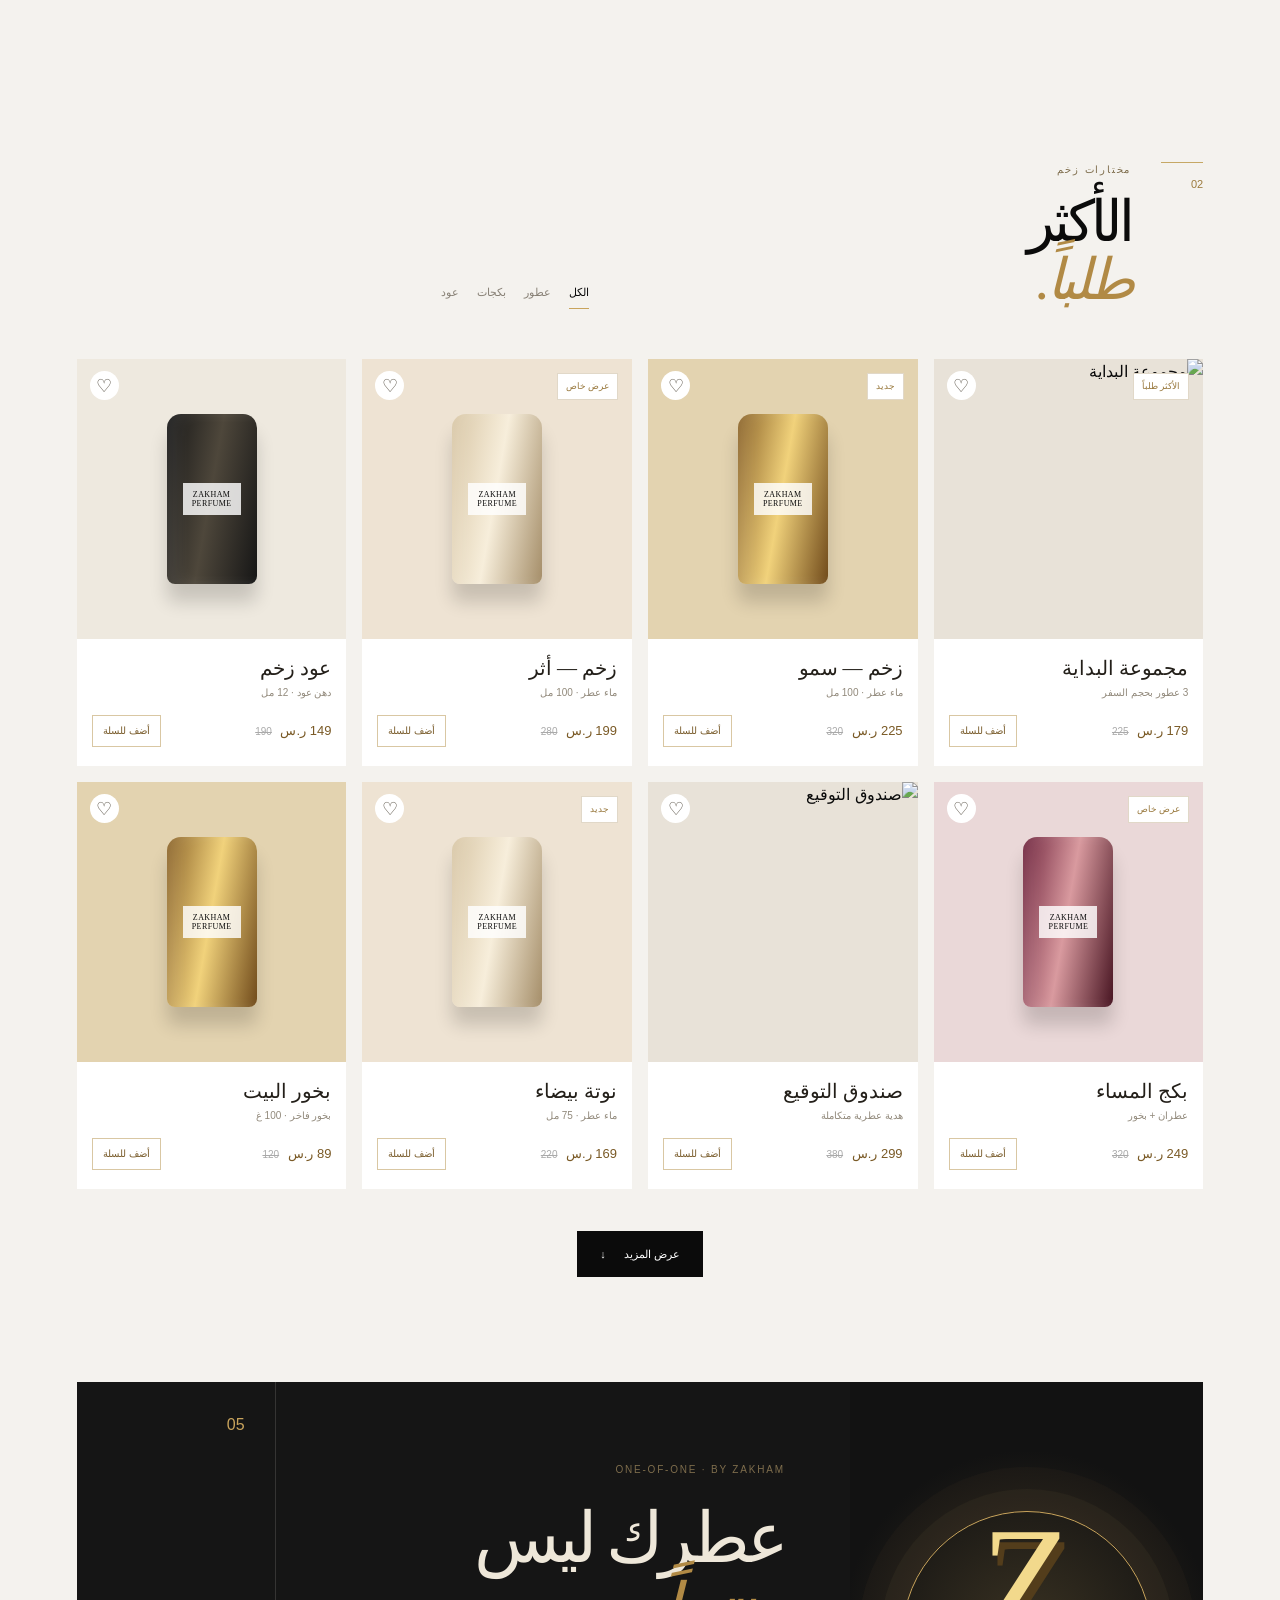
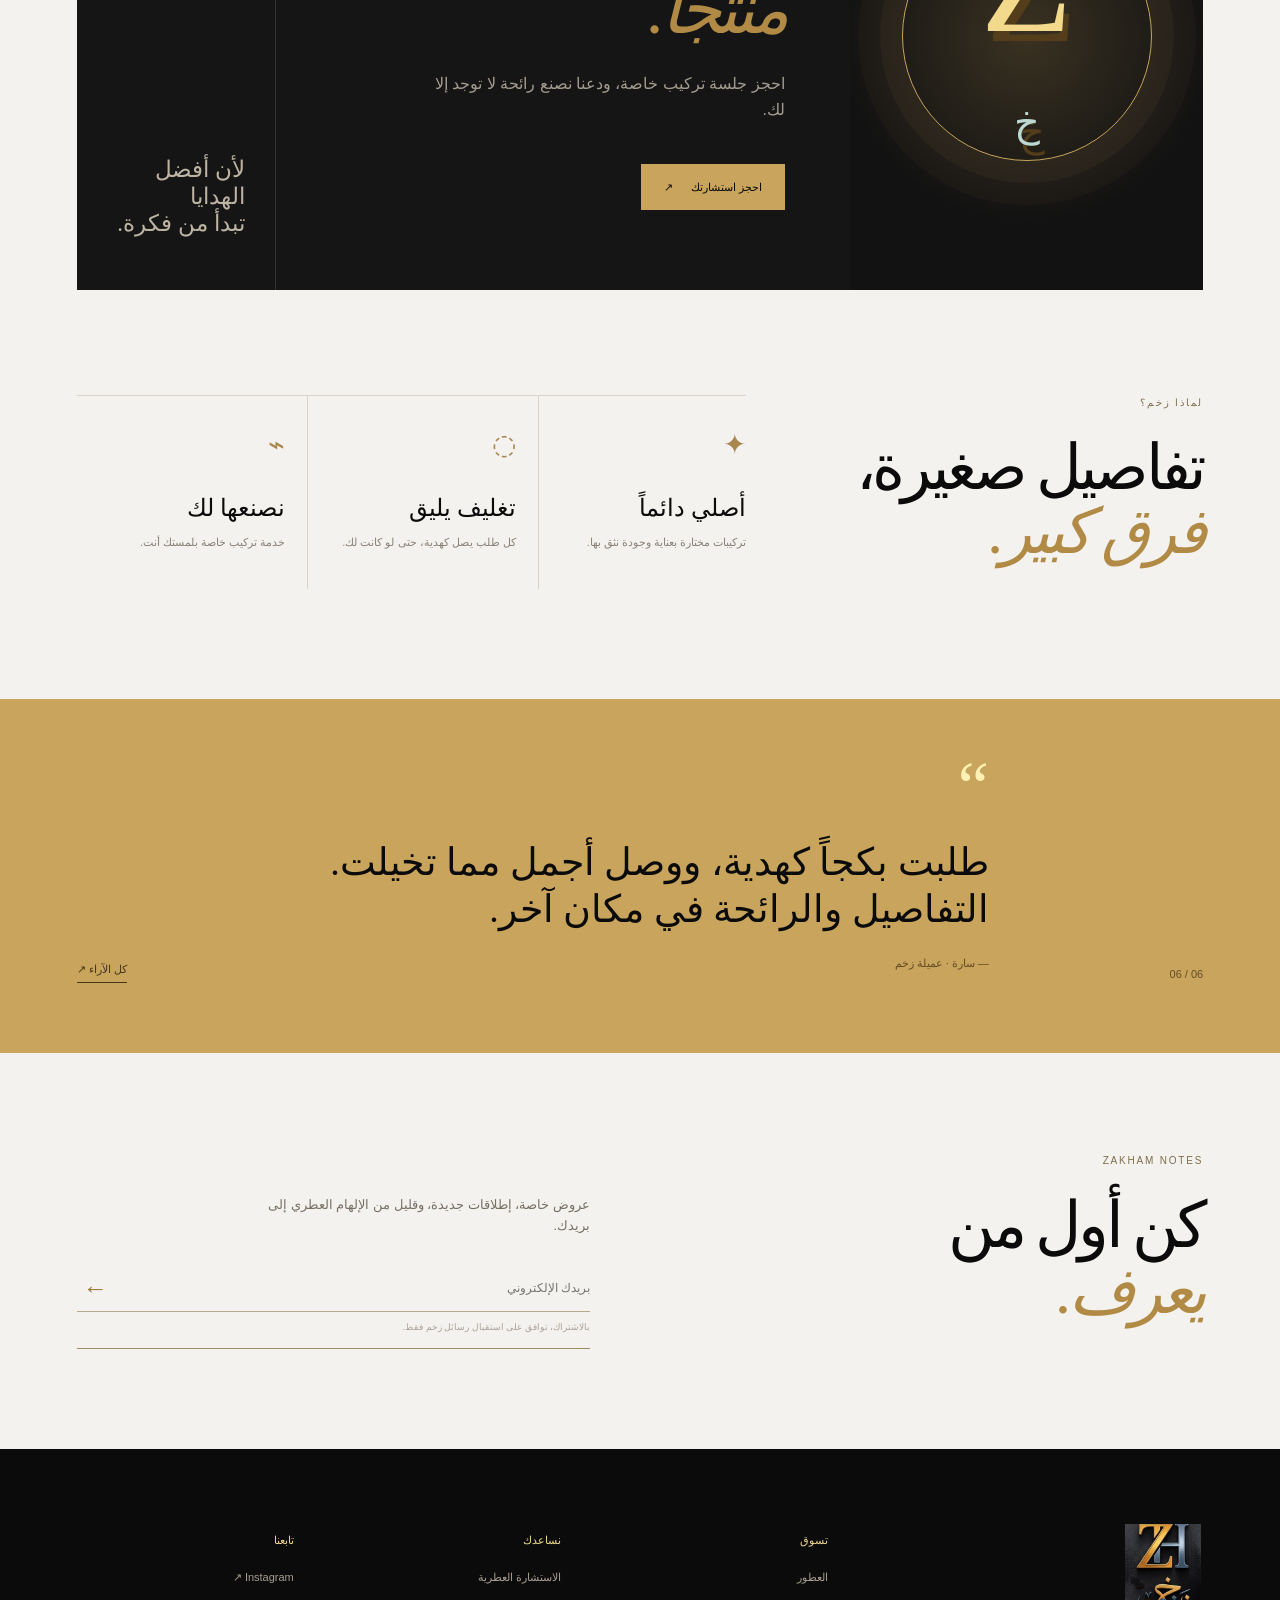
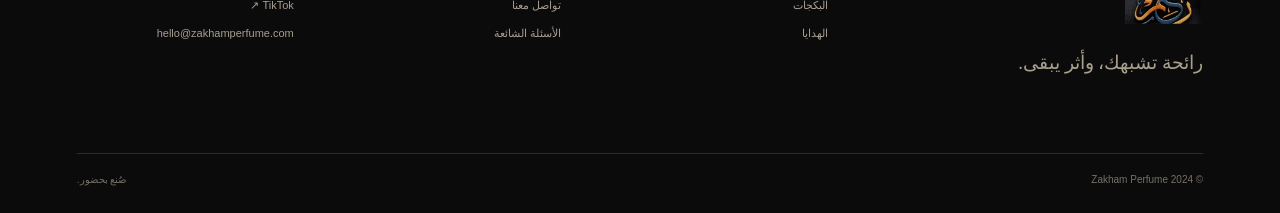
==== commit 3d3030bc: "Add Deraah-inspired category mega menu" ====
--- a/public/index.html
+++ b/public/index.html
@@ -9,7 +9,7 @@
   <div class="announcement"><div><span class="pulse"></span><span data-i18n="announcement.welcome">خصم 7% على طلبك الأول — استخدم الكود HALA</span></div><span data-i18n="announcement.shipping">شحن مجاني للطلبات فوق 190 ر.س</span><button data-lang-toggle>EN</button></div>
   <header class="store-header" id="top">
     <div class="header-main container"><div class="header-tools"><button class="icon-btn" data-search-open aria-label="بحث">⌕</button><a class="tool-link" href="#account"><span class="tool-icon">♙</span><span data-i18n="header.account">حسابي</span></a></div><a class="store-logo" href="#top"><img src="/logo.svg" alt="زخم برفيوم" /></a><div class="header-tools"><button class="icon-btn cart-trigger" data-cart-open aria-label="السلة"><span class="cart-icon">▱</span><b class="cart-count">0</b></button><a class="tool-link desktop-only" href="#wishlist"><span class="tool-icon">♡</span><span data-i18n="header.wishlist">المفضلة</span></a></div></div>
-    <nav class="category-nav container" aria-label="تصنيفات المتجر"><a href="#products" data-category="all" data-i18n="nav.all">كل المنتجات</a><a href="#products" data-category="perfumes" data-i18n="nav.perfumes">العطور</a><a href="#products" data-category="oud" data-i18n="nav.oud">العود</a><a href="#products" data-category="sets" data-i18n="nav.sets">البكجات</a><a href="#products" data-category="gifts" data-i18n="nav.gifts">الهدايا</a><a href="#services" data-i18n="nav.custom">تركيب خاص</a><a href="#offers" data-i18n="nav.offers">العروض</a><a href="#about" data-i18n="nav.about">عن زخم</a></nav>
+    <nav class="category-nav container" aria-label="تصنيفات المتجر"><a href="#products" data-category="all" data-i18n="nav.all">كل المنتجات</a><div class="nav-menu-group"><button class="nav-menu-trigger" type="button" data-menu="perfumes" aria-expanded="false" data-i18n="nav.perfumes">العطور <span>⌄</span></button><div class="mega-panel"><div class="mega-heading"><small>01</small><strong>العطور</strong><a href="#products" data-category="perfumes">عرض الكل ↗</a></div><div class="mega-links"><a href="#products" data-category="perfumes">عطور رجالية <small>08 منتجات</small></a><a href="#products" data-category="perfumes">عطور نسائية <small>06 منتجات</small></a><a href="#products" data-category="perfumes">العطور الخاصة <small>04 منتجات</small></a><a href="#products" data-category="perfumes">عطور السفر <small>03 منتجات</small></a></div><div class="mega-feature"><span>ZAKHAM<br>EDIT</span><b>رائحة تشبهك.</b></div></div></div><div class="nav-menu-group"><button class="nav-menu-trigger" type="button" data-menu="oud" aria-expanded="false" data-i18n="nav.oud">العود <span>⌄</span></button><div class="mega-panel"><div class="mega-heading"><small>02</small><strong>العود</strong><a href="#products" data-category="oud">عرض الكل ↗</a></div><div class="mega-links"><a href="#products" data-category="oud">دهن العود <small>05 منتجات</small></a><a href="#products" data-category="oud">عود فاخر <small>04 منتجات</small></a><a href="#products" data-category="oud">بخور المنزل <small>03 منتجات</small></a></div><div class="mega-feature mega-gold"><span>OUD<br>ATELIER</span><b>دفء يبقى.</b></div></div></div><div class="nav-menu-group"><button class="nav-menu-trigger" type="button" data-menu="sets" aria-expanded="false" data-i18n="nav.sets">البكجات <span>⌄</span></button><div class="mega-panel"><div class="mega-heading"><small>03</small><strong>البكجات</strong><a href="#products" data-category="sets">عرض الكل ↗</a></div><div class="mega-links"><a href="#products" data-category="sets">بكجات الهدايا <small>06 مجموعات</small></a><a href="#products" data-category="sets">مجموعات الموسم <small>04 مجموعات</small></a><a href="#products" data-category="sets">باقات المناسبات <small>03 مجموعات</small></a></div><div class="mega-feature mega-pearl"><span>THE<br>EDIT</span><b>اختر لحظتك.</b></div></div></div><div class="nav-menu-group"><button class="nav-menu-trigger" type="button" data-menu="gifts" aria-expanded="false" data-i18n="nav.gifts">الهدايا <span>⌄</span></button><div class="mega-panel"><div class="mega-heading"><small>04</small><strong>الهدايا</strong><a href="#products" data-category="gifts">عرض الكل ↗</a></div><div class="mega-links"><a href="#products" data-category="gifts">هدايا رجالية <small>04 اختيارات</small></a><a href="#products" data-category="gifts">هدايا نسائية <small>04 اختيارات</small></a><a href="#products" data-category="gifts">توزيعات الشركات <small>حسب الطلب</small></a></div><div class="mega-feature mega-rose"><span>GIFT<br>WITH Z</span><b>قدّم أثراً.</b></div></div></div><a href="#services" data-i18n="nav.custom">تركيب خاص</a><a href="#offers" data-i18n="nav.offers">العروض</a><a href="#about" data-i18n="nav.about">عن زخم</a></nav>
   </header>
 
   <main>
--- a/styles.css
+++ b/styles.css
@@ -18,3 +18,19 @@
 .header-main{direction:ltr}
 .header-main>.header-tools{direction:rtl}
 .category-nav{direction:rtl}
+
+/* Category mega menu inspired by the reference storefront */
+.category-nav{position:relative;overflow:visible;z-index:20}
+.nav-menu-group{position:relative;height:100%;display:flex;align-items:center}
+.nav-menu-trigger{border:0;background:none;color:#4a4842;font:inherit;font-size:11px;cursor:pointer;padding:13px 0;white-space:nowrap}
+.nav-menu-trigger span{color:#a8874e;font-size:13px;margin-right:4px;transition:transform .2s;display:inline-block}
+.nav-menu-group.open .nav-menu-trigger,.nav-menu-trigger:hover{color:#80612a}
+.nav-menu-group.open .nav-menu-trigger span{transform:rotate(180deg)}
+.mega-panel{position:absolute;top:47px;right:50%;transform:translateX(50%) translateY(8px);width:min(720px,78vw);background:#fff;color:var(--ink);padding:23px;display:grid;grid-template-columns:1fr 1.35fr 155px;gap:25px;box-shadow:0 18px 40px rgba(18,15,8,.18);border-top:2px solid var(--gold);opacity:0;visibility:hidden;pointer-events:none;transition:opacity .2s,transform .2s}
+.nav-menu-group:hover .mega-panel,.nav-menu-group.open .mega-panel{opacity:1;visibility:visible;pointer-events:auto;transform:translateX(50%) translateY(0)}
+.mega-heading{display:flex;flex-direction:column;align-items:flex-start;border-left:1px solid #e4dfd6;padding-left:18px}
+.mega-heading small{color:#aa8749;font-size:10px;margin-bottom:16px}.mega-heading strong{font:32px var(--serif);font-weight:400}.mega-heading a{color:#8b6c35;text-decoration:none;font-size:10px;margin-top:auto;border-bottom:1px solid #d8bd87;padding-bottom:3px}
+.mega-links{display:grid;grid-template-columns:1fr 1fr;align-content:center;gap:10px 25px}.mega-links a{color:#38342e;text-decoration:none;font-size:11px;padding:6px 0;border-bottom:1px solid #eeeae3;display:flex;justify-content:space-between;gap:10px}.mega-links a:hover{color:#9a7132}.mega-links small{color:#aaa197;font-size:9px;white-space:nowrap}
+.mega-feature{background:#1a1a19;color:#e9ddc7;min-height:145px;padding:15px;display:flex;flex-direction:column;justify-content:space-between}.mega-feature span{font:11px/1.1 var(--serif);letter-spacing:.14em;color:var(--gold-light)}.mega-feature b{font:19px var(--serif);font-weight:400}.mega-gold{background:#b8914a;color:#181208}.mega-gold span{color:#3a2911}.mega-pearl{background:#dce9e5;color:#172220}.mega-pearl span{color:#56706a}.mega-rose{background:#ead8d8;color:#4a202d}.mega-rose span{color:#9b4b64}
+@media(max-width:900px){.category-nav{overflow-x:auto;overflow-y:visible;justify-content:flex-start}.mega-panel{position:fixed;top:140px;right:12px;transform:translateY(8px);width:calc(100vw - 24px);grid-template-columns:1fr 1.3fr 120px;max-height:360px}.nav-menu-group:hover .mega-panel{opacity:0;visibility:hidden;pointer-events:none;transform:translateY(8px)}.nav-menu-group.open .mega-panel{opacity:1;visibility:visible;pointer-events:auto;transform:translateY(0)}}
+@media(max-width:560px){.mega-panel{top:133px;padding:16px;grid-template-columns:1fr 1fr;gap:15px;max-height:330px}.mega-feature{display:none}.mega-heading strong{font-size:26px}.mega-links{grid-template-columns:1fr;gap:4px}.mega-links a{font-size:10px}.mega-heading a{margin-top:18px}}
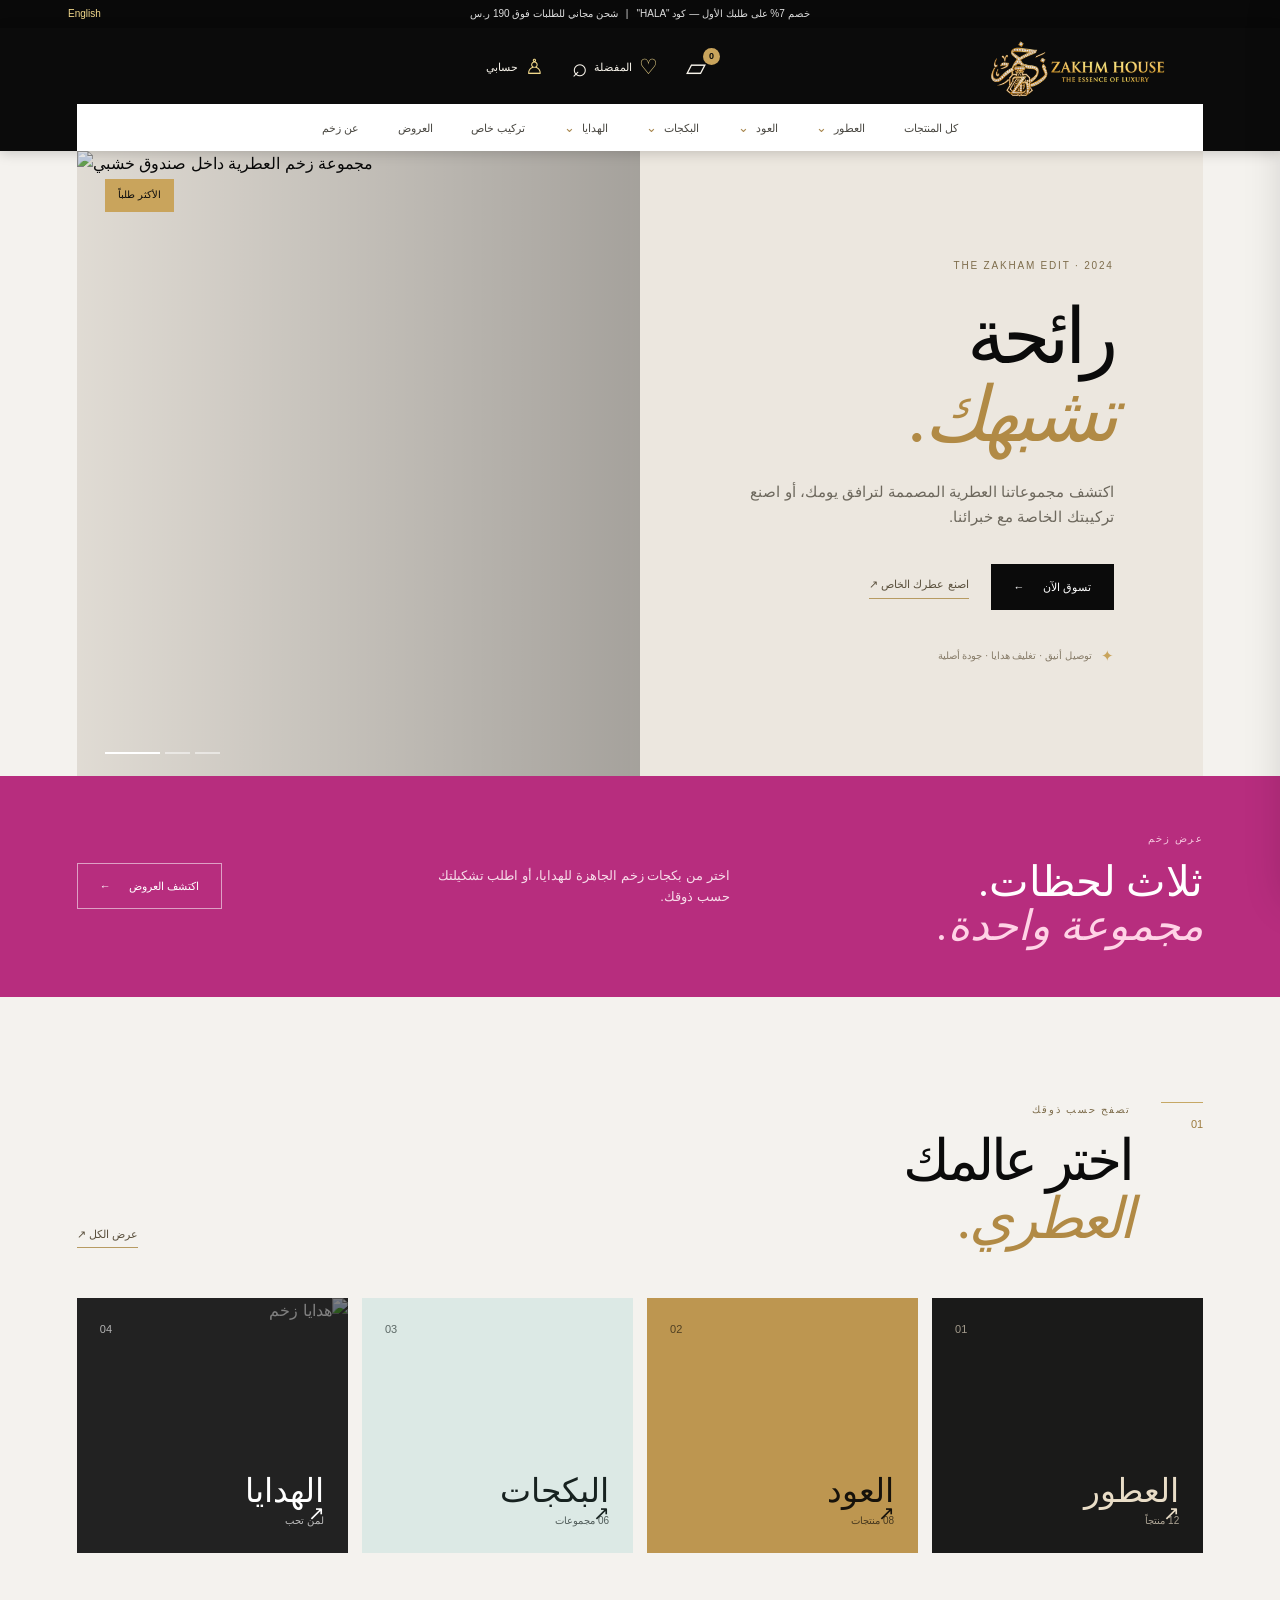
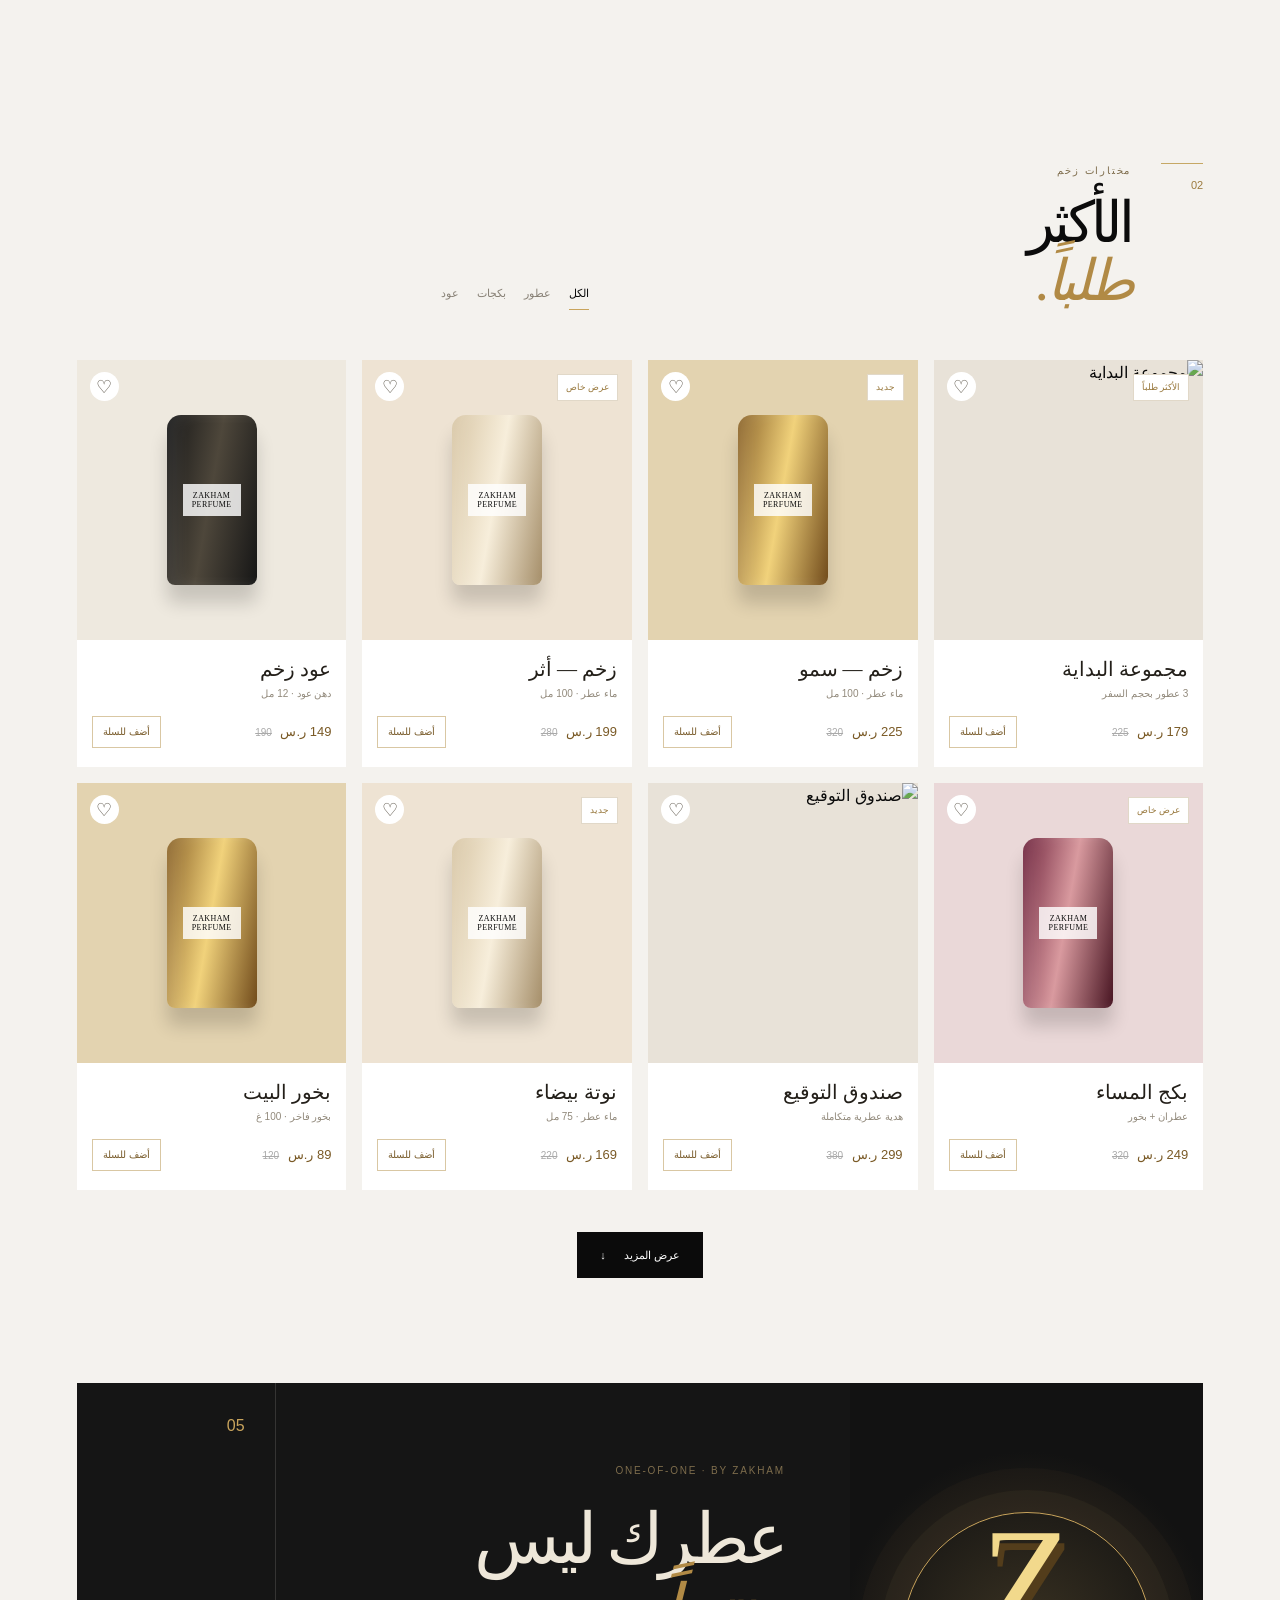
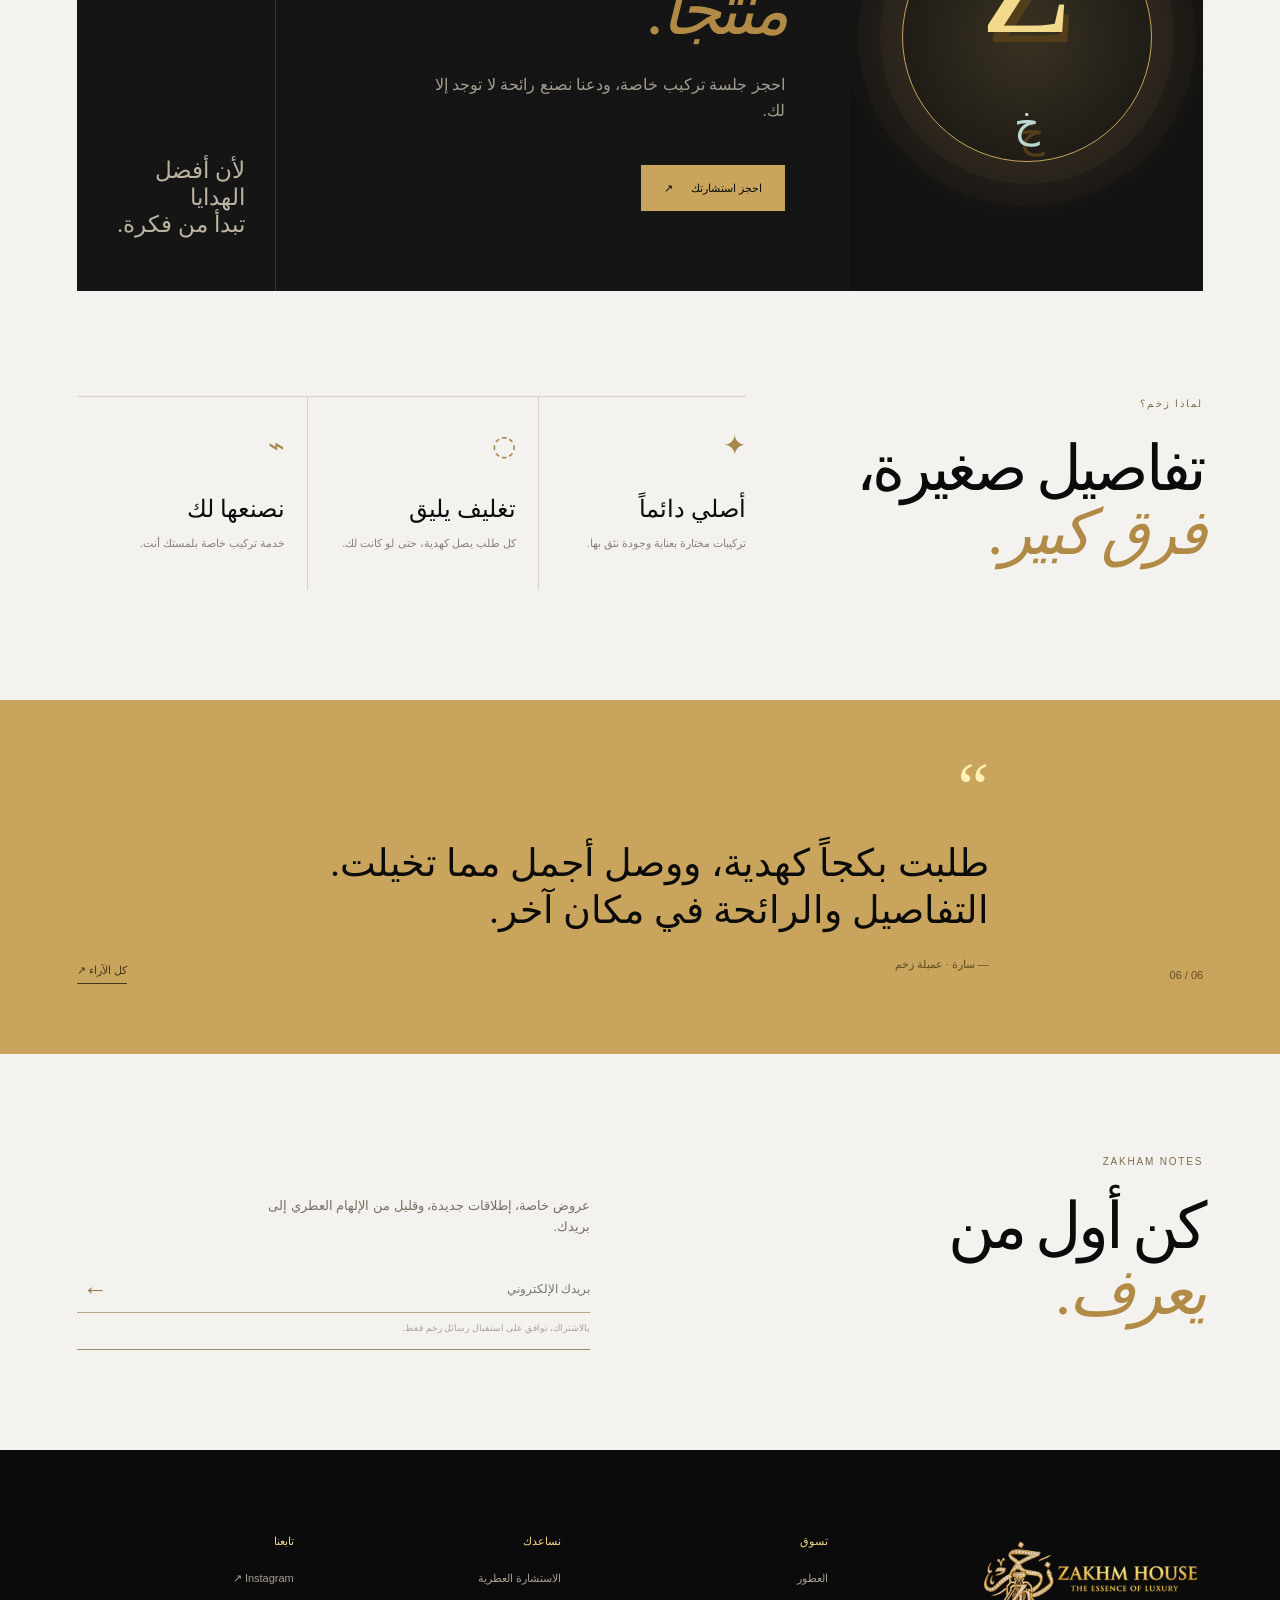
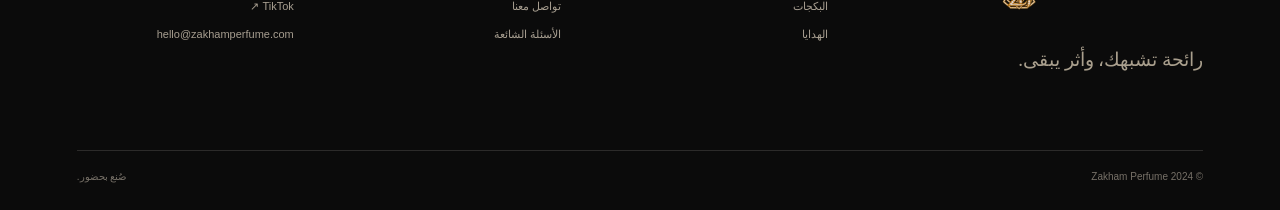
==== commit 89ea1c21: "Use transparent Zakham House logo and improve mobile clarity" ====
--- a/public/index.html
+++ b/public/index.html
@@ -3,12 +3,12 @@
 <head>
   <meta charset="UTF-8" /><meta name="viewport" content="width=device-width, initial-scale=1.0" />
   <meta name="theme-color" content="#0c0c0c" /><meta name="description" content="متجر زخم برفيوم — عطور، هدايا، وتركيبات خاصة." />
-  <title>زخم برفيوم | متجر العطور</title><link rel="icon" type="image/svg+xml" href="/logo.svg" /><link rel="stylesheet" href="/styles.css" />
+  <title>زخم برفيوم | متجر العطور</title><link rel="icon" type="image/jpeg" href="/zakham-house-logo-transparent.png" /><link rel="stylesheet" href="/styles.css" />
 </head>
 <body>
-  <div class="announcement"><div><span class="pulse"></span><span data-i18n="announcement.welcome">خصم 7% على طلبك الأول — استخدم الكود HALA</span></div><span data-i18n="announcement.shipping">شحن مجاني للطلبات فوق 190 ر.س</span><button data-lang-toggle>EN</button></div>
+  <div class="announcement"><div class="announcement-track"><span data-i18n="announcement.welcome">خصم 7% على طلبك الأول — كود "HALA"</span><span> | </span><span data-i18n="announcement.shipping">شحن مجاني للطلبات فوق 190 ر.س</span></div><button class="lang-btn" data-lang-toggle>English</button></div>
   <header class="store-header" id="top">
-    <div class="header-main container"><div class="header-tools"><button class="icon-btn" data-search-open aria-label="بحث">⌕</button><a class="tool-link" href="#account"><span class="tool-icon">♙</span><span data-i18n="header.account">حسابي</span></a></div><a class="store-logo" href="#top"><img src="/logo.svg" alt="زخم برفيوم" /></a><div class="header-tools"><button class="icon-btn cart-trigger" data-cart-open aria-label="السلة"><span class="cart-icon">▱</span><b class="cart-count">0</b></button><a class="tool-link desktop-only" href="#wishlist"><span class="tool-icon">♡</span><span data-i18n="header.wishlist">المفضلة</span></a></div></div>
+    <div class="header-main container"><div class="header-tools"><button class="icon-btn" data-search-open aria-label="بحث">⌕</button><a class="tool-link" href="#account"><span class="tool-icon">♙</span><span data-i18n="header.account">حسابي</span></a></div><a class="store-logo" href="#top"><img src="/zakham-house-logo-transparent.png" alt="Zakham House — دار زخم" /></a><div class="header-tools"><button class="icon-btn cart-trigger" data-cart-open aria-label="السلة"><span class="cart-icon">▱</span><b class="cart-count">0</b></button><a class="tool-link desktop-only" href="#wishlist"><span class="tool-icon">♡</span><span data-i18n="header.wishlist">المفضلة</span></a></div></div>
     <nav class="category-nav container" aria-label="تصنيفات المتجر"><a href="#products" data-category="all" data-i18n="nav.all">كل المنتجات</a><div class="nav-menu-group"><button class="nav-menu-trigger" type="button" data-menu="perfumes" aria-expanded="false" data-i18n="nav.perfumes">العطور <span>⌄</span></button><div class="mega-panel"><div class="mega-heading"><small>01</small><strong>العطور</strong><a href="#products" data-category="perfumes">عرض الكل ↗</a></div><div class="mega-links"><a href="#products" data-category="perfumes">عطور رجالية <small>08 منتجات</small></a><a href="#products" data-category="perfumes">عطور نسائية <small>06 منتجات</small></a><a href="#products" data-category="perfumes">العطور الخاصة <small>04 منتجات</small></a><a href="#products" data-category="perfumes">عطور السفر <small>03 منتجات</small></a></div><div class="mega-feature"><span>ZAKHAM<br>EDIT</span><b>رائحة تشبهك.</b></div></div></div><div class="nav-menu-group"><button class="nav-menu-trigger" type="button" data-menu="oud" aria-expanded="false" data-i18n="nav.oud">العود <span>⌄</span></button><div class="mega-panel"><div class="mega-heading"><small>02</small><strong>العود</strong><a href="#products" data-category="oud">عرض الكل ↗</a></div><div class="mega-links"><a href="#products" data-category="oud">دهن العود <small>05 منتجات</small></a><a href="#products" data-category="oud">عود فاخر <small>04 منتجات</small></a><a href="#products" data-category="oud">بخور المنزل <small>03 منتجات</small></a></div><div class="mega-feature mega-gold"><span>OUD<br>ATELIER</span><b>دفء يبقى.</b></div></div></div><div class="nav-menu-group"><button class="nav-menu-trigger" type="button" data-menu="sets" aria-expanded="false" data-i18n="nav.sets">البكجات <span>⌄</span></button><div class="mega-panel"><div class="mega-heading"><small>03</small><strong>البكجات</strong><a href="#products" data-category="sets">عرض الكل ↗</a></div><div class="mega-links"><a href="#products" data-category="sets">بكجات الهدايا <small>06 مجموعات</small></a><a href="#products" data-category="sets">مجموعات الموسم <small>04 مجموعات</small></a><a href="#products" data-category="sets">باقات المناسبات <small>03 مجموعات</small></a></div><div class="mega-feature mega-pearl"><span>THE<br>EDIT</span><b>اختر لحظتك.</b></div></div></div><div class="nav-menu-group"><button class="nav-menu-trigger" type="button" data-menu="gifts" aria-expanded="false" data-i18n="nav.gifts">الهدايا <span>⌄</span></button><div class="mega-panel"><div class="mega-heading"><small>04</small><strong>الهدايا</strong><a href="#products" data-category="gifts">عرض الكل ↗</a></div><div class="mega-links"><a href="#products" data-category="gifts">هدايا رجالية <small>04 اختيارات</small></a><a href="#products" data-category="gifts">هدايا نسائية <small>04 اختيارات</small></a><a href="#products" data-category="gifts">توزيعات الشركات <small>حسب الطلب</small></a></div><div class="mega-feature mega-rose"><span>GIFT<br>WITH Z</span><b>قدّم أثراً.</b></div></div></div><a href="#services" data-i18n="nav.custom">تركيب خاص</a><a href="#offers" data-i18n="nav.offers">العروض</a><a href="#about" data-i18n="nav.about">عن زخم</a></nav>
   </header>
 
@@ -30,7 +30,7 @@
     <section class="newsletter container" id="contact"><div><p class="overline" data-i18n="newsletter.overline">ZAKHAM NOTES</p><h2 data-i18n="newsletter.title">كن أول من<br /><em>يعرف.</em></h2></div><div><p data-i18n="newsletter.text">عروض خاصة، إطلاقات جديدة، وقليل من الإلهام العطري إلى بريدك.</p><form data-newsletter><input type="email" required placeholder="بريدك الإلكتروني" /><button type="submit" aria-label="اشتراك">←</button></form><small data-i18n="newsletter.note">بالاشتراك، توافق على استقبال رسائل زخم فقط.</small></div></section>
   </main>
 
-  <footer class="store-footer"><div class="container footer-grid"><div class="footer-brand"><img src="/logo.svg" alt="زخم برفيوم" /><p data-i18n="footer.tagline">رائحة تشبهك، وأثر يبقى.</p></div><div><h4 data-i18n="footer.shop">تسوق</h4><a href="#products" data-category="perfumes" data-i18n="nav.perfumes">العطور</a><a href="#products" data-category="sets" data-i18n="nav.sets">البكجات</a><a href="#products" data-category="gifts" data-i18n="nav.gifts">الهدايا</a></div><div><h4 data-i18n="footer.help">نساعدك</h4><a href="#services" data-i18n="footer.consult">الاستشارة العطرية</a><a href="#contact" data-i18n="footer.contact">تواصل معنا</a><a href="#faq" data-i18n="footer.faq">الأسئلة الشائعة</a></div><div><h4 data-i18n="footer.follow">تابعنا</h4><a href="#instagram">Instagram ↗</a><a href="#tiktok">TikTok ↗</a><a href="mailto:hello@zakhamperfume.com">hello@zakhamperfume.com</a></div></div><div class="container footer-bottom"><span>© 2024 Zakham Perfume</span><span data-i18n="footer.bottom">صُنع بحضور.</span></div></footer>
+  <footer class="store-footer"><div class="container footer-grid"><div class="footer-brand"><img src="/zakham-house-logo-transparent.png" alt="Zakham House — دار زخم" /><p data-i18n="footer.tagline">رائحة تشبهك، وأثر يبقى.</p></div><div><h4 data-i18n="footer.shop">تسوق</h4><a href="#products" data-category="perfumes" data-i18n="nav.perfumes">العطور</a><a href="#products" data-category="sets" data-i18n="nav.sets">البكجات</a><a href="#products" data-category="gifts" data-i18n="nav.gifts">الهدايا</a></div><div><h4 data-i18n="footer.help">نساعدك</h4><a href="#services" data-i18n="footer.consult">الاستشارة العطرية</a><a href="#contact" data-i18n="footer.contact">تواصل معنا</a><a href="#faq" data-i18n="footer.faq">الأسئلة الشائعة</a></div><div><h4 data-i18n="footer.follow">تابعنا</h4><a href="#instagram">Instagram ↗</a><a href="#tiktok">TikTok ↗</a><a href="mailto:hello@zakhamperfume.com">hello@zakhamperfume.com</a></div></div><div class="container footer-bottom"><span>© 2024 Zakham Perfume</span><span data-i18n="footer.bottom">صُنع بحضور.</span></div></footer>
 
   <aside class="cart-drawer" aria-hidden="true" data-cart-drawer><div class="drawer-head"><h2 data-i18n="cart.title">سلة التسوق</h2><button data-cart-close>×</button></div><div class="cart-items" data-cart-items><div class="empty-cart"><span>▱</span><p data-i18n="cart.empty">سلتك فارغة حالياً.</p><a href="#products" data-cart-close data-i18n="cart.shop">استكشف المنتجات</a></div></div><div class="cart-summary"><div><span data-i18n="cart.total">الإجمالي</span><strong data-cart-total>0 ر.س</strong></div><button class="btn btn-gold" data-checkout data-i18n="cart.checkout">متابعة الطلب <span>←</span></button><small data-i18n="cart.note">الدفع غير مفعّل في هذه النسخة التجريبية.</small></div></aside><div class="drawer-overlay" data-cart-close></div><div class="search-modal" data-search-modal><div class="search-inner"><button data-search-close>×</button><p class="overline" data-i18n="search.overline">ابحث في زخم</p><input data-search-input type="search" placeholder="عن ماذا تبحث؟" /><div data-search-results></div></div></div><div class="toast" role="status" aria-live="polite" hidden></div>
   <script src="/script.js"></script>
--- a/styles.css
+++ b/styles.css
@@ -34,3 +34,36 @@
 .mega-feature{background:#1a1a19;color:#e9ddc7;min-height:145px;padding:15px;display:flex;flex-direction:column;justify-content:space-between}.mega-feature span{font:11px/1.1 var(--serif);letter-spacing:.14em;color:var(--gold-light)}.mega-feature b{font:19px var(--serif);font-weight:400}.mega-gold{background:#b8914a;color:#181208}.mega-gold span{color:#3a2911}.mega-pearl{background:#dce9e5;color:#172220}.mega-pearl span{color:#56706a}.mega-rose{background:#ead8d8;color:#4a202d}.mega-rose span{color:#9b4b64}
 @media(max-width:900px){.category-nav{overflow-x:auto;overflow-y:visible;justify-content:flex-start}.mega-panel{position:fixed;top:140px;right:12px;transform:translateY(8px);width:calc(100vw - 24px);grid-template-columns:1fr 1.3fr 120px;max-height:360px}.nav-menu-group:hover .mega-panel{opacity:0;visibility:hidden;pointer-events:none;transform:translateY(8px)}.nav-menu-group.open .mega-panel{opacity:1;visibility:visible;pointer-events:auto;transform:translateY(0)}}
 @media(max-width:560px){.mega-panel{top:133px;padding:16px;grid-template-columns:1fr 1fr;gap:15px;max-height:330px}.mega-feature{display:none}.mega-heading strong{font-size:26px}.mega-links{grid-template-columns:1fr;gap:4px}.mega-links a{font-size:10px}.mega-heading a{margin-top:18px}}
+
+/* Refined minimal announcement bar like reference storefront */
+.announcement{justify-content:center;position:relative;padding:0;min-height:28px;gap:0}
+.announcement-track{display:flex;gap:15px;align-items:center}
+.announcement span{font-size:10px;font-weight:400;color:#ddd;letter-spacing:0}
+.announcement .pulse{display:none}
+.lang-btn{position:absolute;left:5vw;top:50%;transform:translateY(-50%);border:0;background:none;color:var(--gold-light);font-size:10px;cursor:pointer;padding:4px}
+@media(max-width:560px){.announcement-track{gap:8px}.announcement span:nth-child(2),.announcement span:nth-child(3){display:none}.lang-btn{left:3vw}}
+
+/* Official Zakham House horizontal wordmark: preserve the supplied ratio, no crop or distortion. */
+.header-main>.store-logo{width:220px;height:70px;justify-self:end}
+.header-main>.store-logo img{width:100%;height:auto;max-height:70px;object-fit:contain}
+.footer-brand img{width:250px;height:auto;max-height:96px;object-fit:contain;object-position:right center}
+@media(max-width:900px){.header-main>.store-logo{width:170px;height:58px}.header-main>.store-logo img{max-height:58px}}
+@media(max-width:560px){.header-main>.store-logo{width:145px;height:48px}.header-main>.store-logo img{max-height:48px}.footer-brand img{width:220px}}
+
+/* Mobile logo clarity: large official horizontal mark, always fully visible. */
+.header-main>.store-logo{display:flex;align-items:center;justify-content:flex-end}
+.header-main>.store-logo img{display:block;width:100%;height:auto;max-width:100%;max-height:none}
+@media(max-width:900px){.header-main{grid-template-columns:1fr 1fr 205px}.header-main>.store-logo{width:205px;height:58px}.header-main>.store-logo img{width:205px}}
+@media(max-width:560px){.header-main{height:75px;grid-template-columns:1fr 1fr 188px}.header-main>.store-logo{width:188px;height:62px}.header-main>.store-logo img{width:188px}.header-tools{gap:10px}}
+
+/* Final transparent wordmark treatment: prioritize legibility on small screens. */
+.header-main>.store-logo{width:250px;height:78px}
+.header-main>.store-logo img{width:250px;height:78px;object-fit:contain;object-position:center}
+@media(max-width:900px){.header-main{height:82px;grid-template-columns:1fr 1fr 220px}.header-main>.store-logo{width:220px;height:72px}.header-main>.store-logo img{width:220px;height:72px}}
+@media(max-width:560px){.header-main{height:88px;grid-template-columns:1fr 1fr 220px}.header-main>.store-logo{width:220px;height:78px}.header-main>.store-logo img{width:220px;height:78px}}
+
+/* Final transparent wordmark treatment: prioritize legibility on small screens. */
+.header-main>.store-logo{width:250px;height:78px}
+.header-main>.store-logo img{width:250px;height:78px;object-fit:contain;object-position:center}
+@media(max-width:900px){.header-main{height:82px;grid-template-columns:1fr 1fr 220px}.header-main>.store-logo{width:220px;height:72px}.header-main>.store-logo img{width:220px;height:72px}}
+@media(max-width:560px){.header-main{height:88px;grid-template-columns:1fr 1fr 220px}.header-main>.store-logo{width:220px;height:78px}.header-main>.store-logo img{width:220px;height:78px}}
